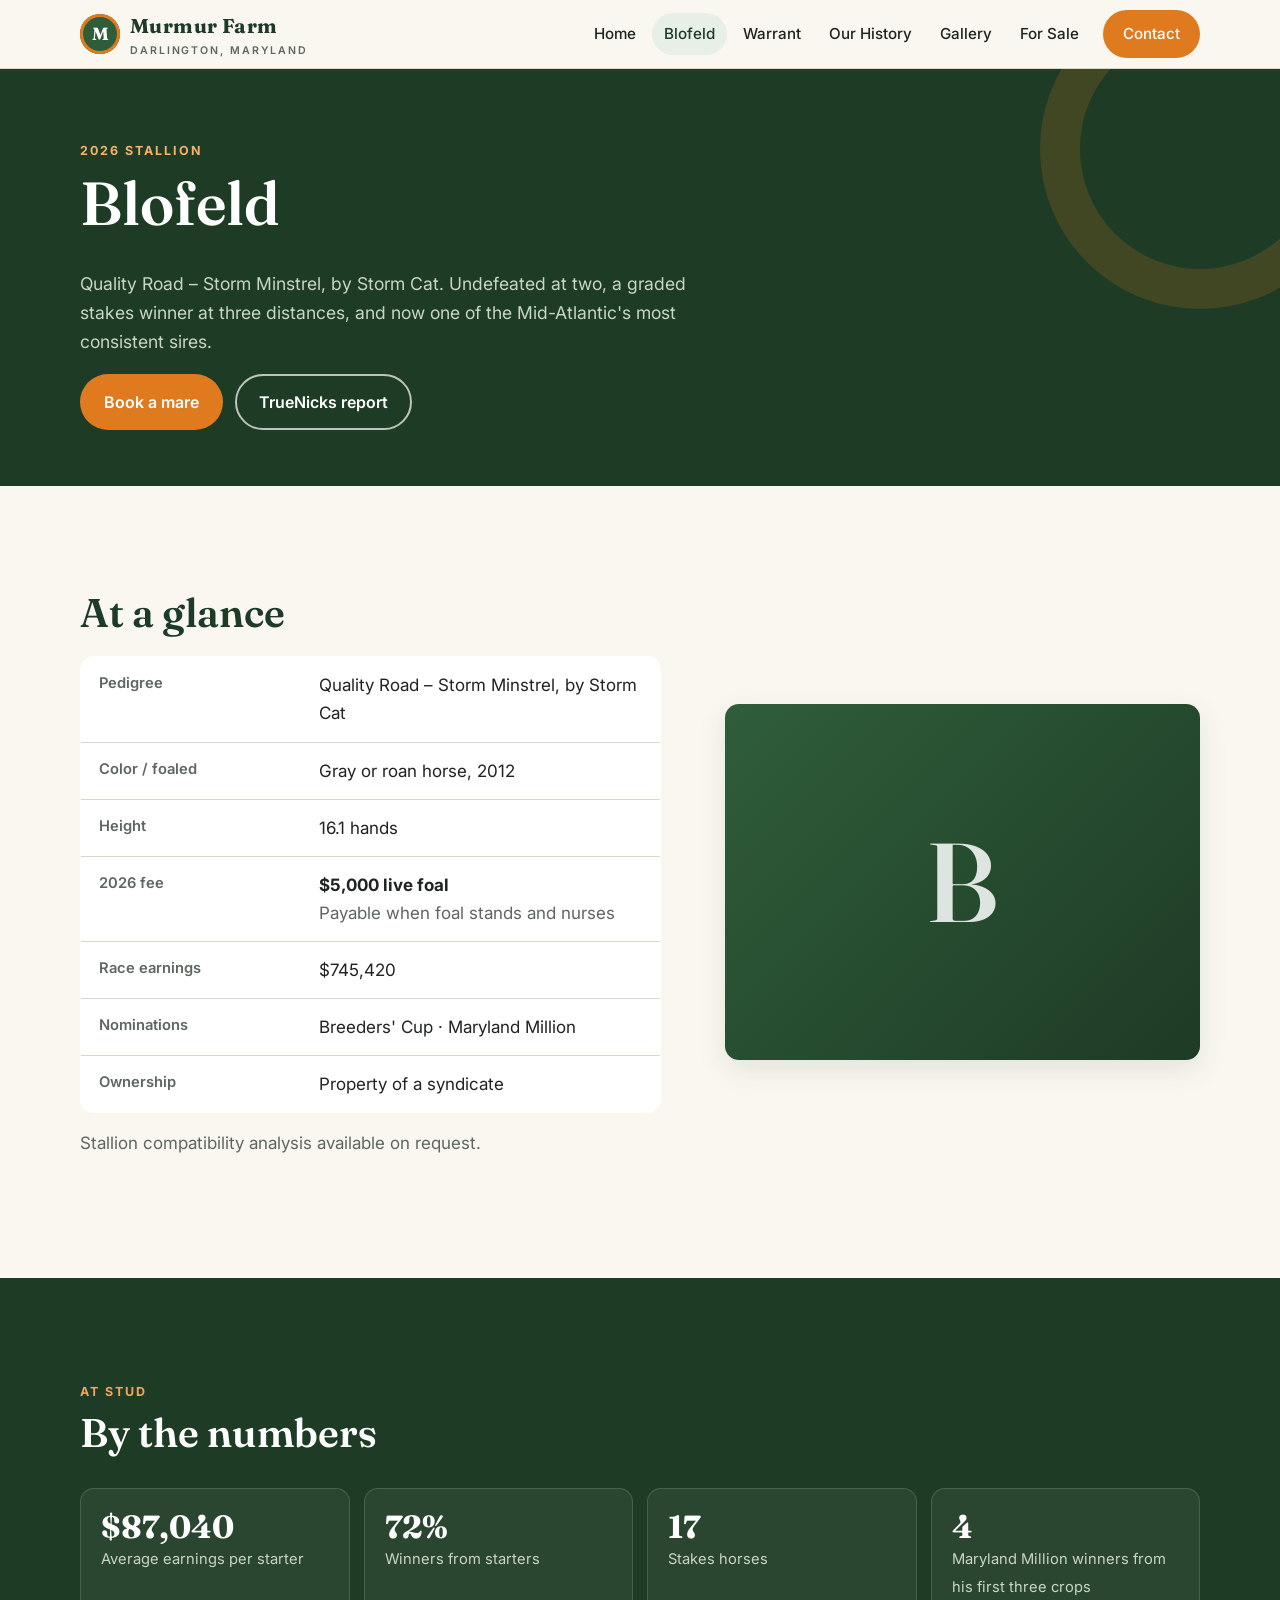
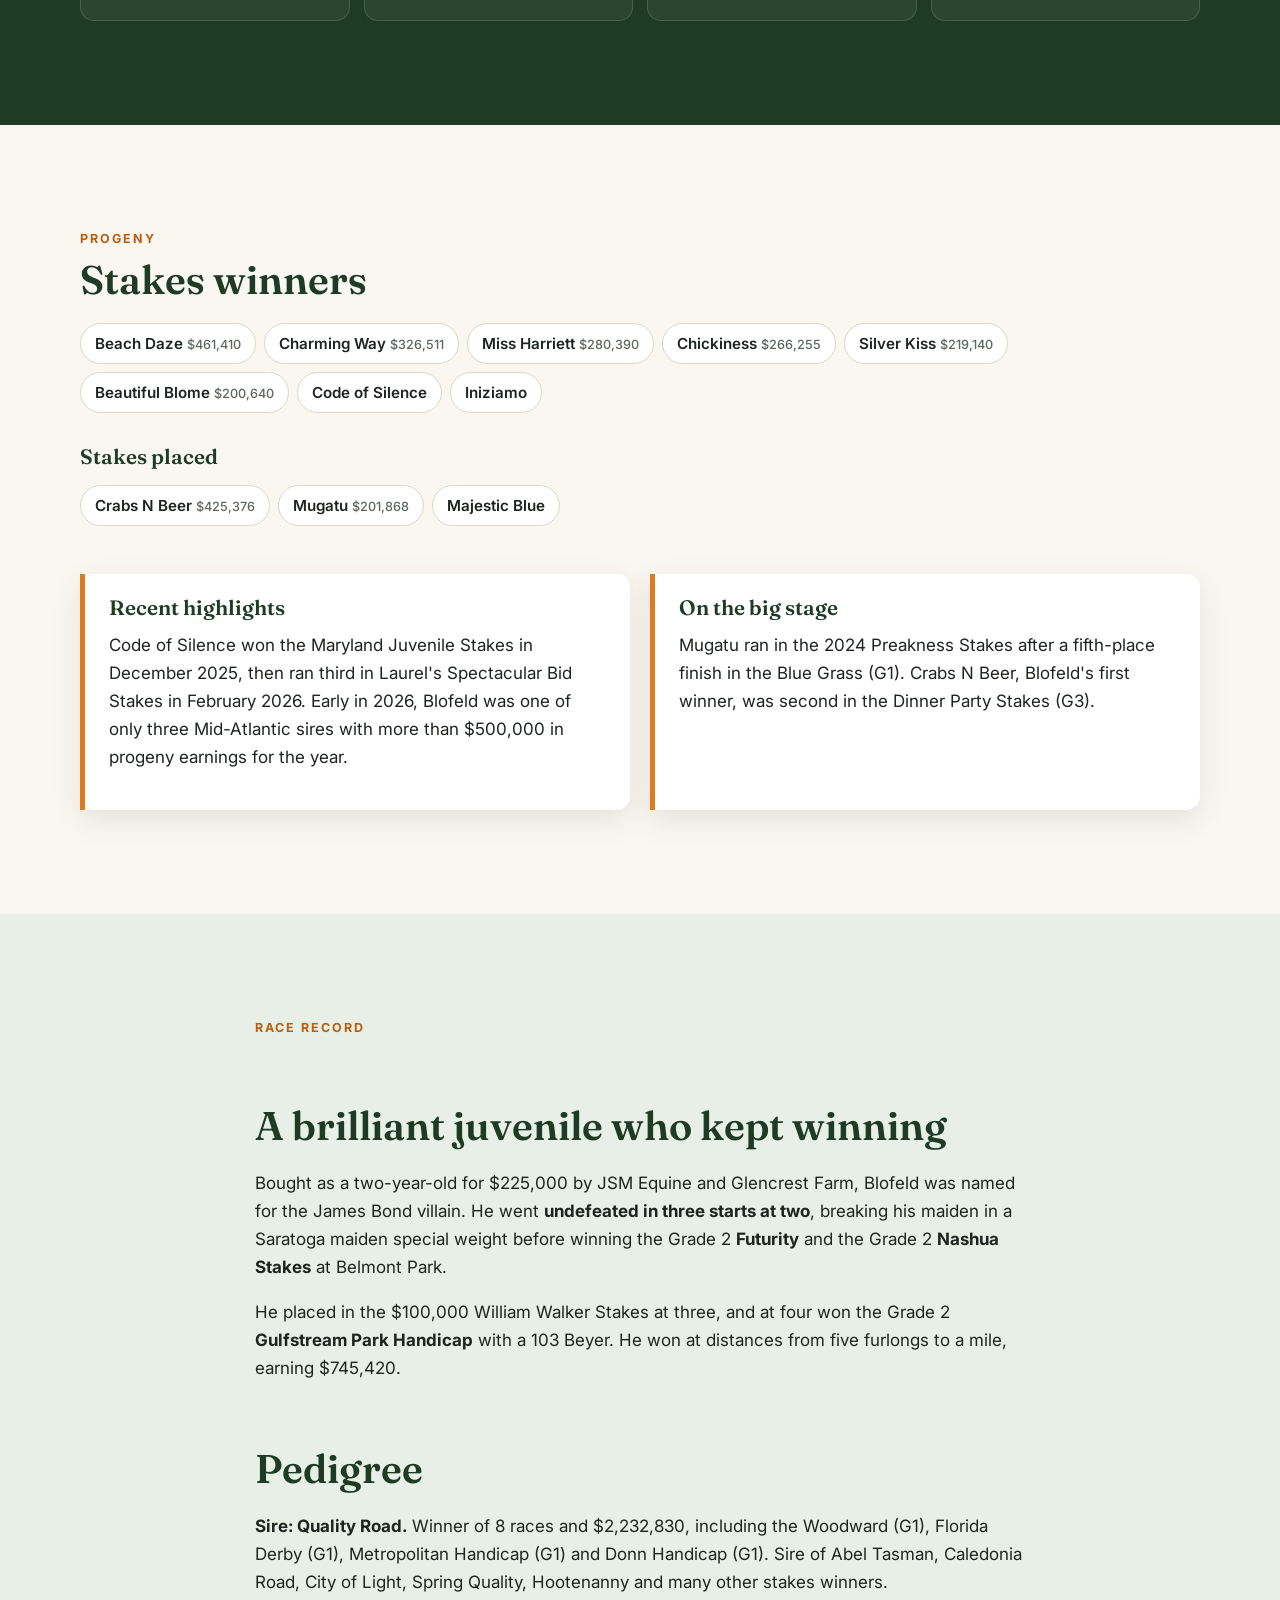
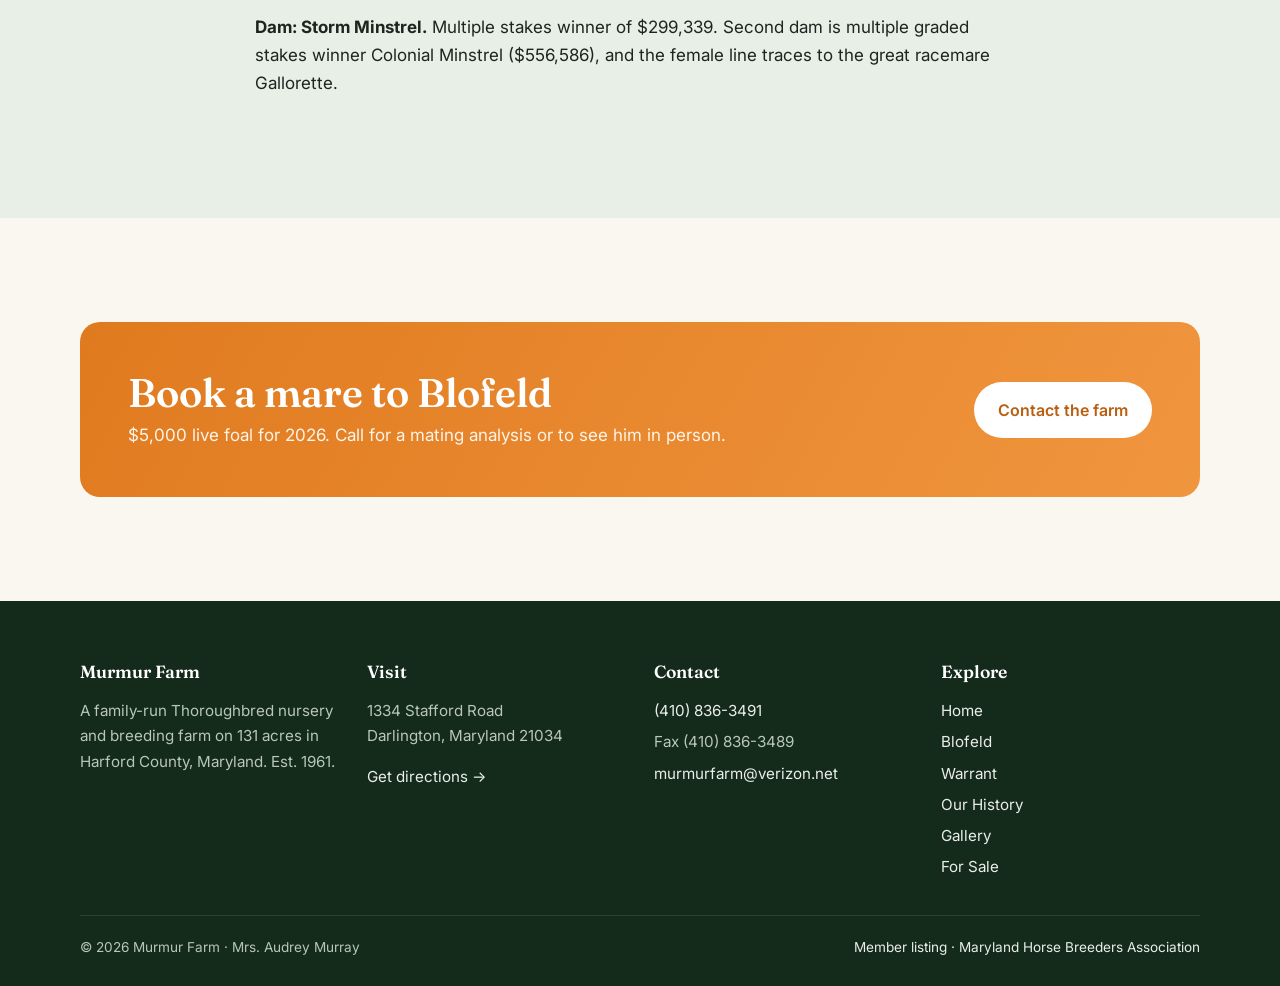
==== blofeld.html @ 8e266e5d "Modern redesign of the Murmur Farm website Mobile-first rebuild with Home, Blofeld, Warrant, History" ====
<!doctype html>
<html lang="en">
<head>
  <meta charset="utf-8">
  <meta name="viewport" content="width=device-width, initial-scale=1">
  <title>Blofeld · Stallion at Murmur Farm</title>
  <meta name="description" content="Blofeld (Quality Road – Storm Minstrel), undefeated Grade 2-winning juvenile and sire of 17 stakes horses, stands at Murmur Farm for $5,000 live foal in 2026.">
  <meta name="theme-color" content="#1d3b25">
  <link rel="preconnect" href="https://fonts.googleapis.com">
  <link rel="preconnect" href="https://fonts.gstatic.com" crossorigin>
  <link href="https://fonts.googleapis.com/css2?family=Fraunces:opsz,wght@9..144,500;9..144,600;9..144,700&family=Inter:wght@400;500;600;700&display=swap" rel="stylesheet">
  <link rel="stylesheet" href="assets/styles.css">
</head>
<body>
<header id="site-header"></header>

<main>
  <section class="page-hero">
    <div class="wrap">
      <span class="eyebrow">2026 Stallion</span>
      <h1>Blofeld</h1>
      <p>Quality Road – Storm Minstrel, by Storm Cat. Undefeated at two, a graded stakes winner at three distances, and now one of the Mid-Atlantic's most consistent sires.</p>
      <div class="btn-row mt-1">
        <a class="btn btn-primary" href="tel:+14108363491">Book a mare</a>
        <a class="btn btn-light" href="http://www.truenicks.com/free-reports/hypothetical-mating/form?referenceNumber=9262903">TrueNicks report</a>
      </div>
    </div>
  </section>

  <section class="section">
    <div class="wrap split">
      <div>
        <h2>At a glance</h2>
        <table class="facts">
          <tr><th>Pedigree</th><td>Quality Road – Storm Minstrel, by Storm Cat</td></tr>
          <tr><th>Color / foaled</th><td>Gray or roan horse, 2012</td></tr>
          <tr><th>Height</th><td>16.1 hands</td></tr>
          <tr><th>2026 fee</th><td><strong>$5,000 live foal</strong><br><span class="muted">Payable when foal stands and nurses</span></td></tr>
          <tr><th>Race earnings</th><td>$745,420</td></tr>
          <tr><th>Nominations</th><td>Breeders' Cup · Maryland Million</td></tr>
          <tr><th>Ownership</th><td>Property of a syndicate</td></tr>
        </table>
        <p class="muted mt-1">Stallion compatibility analysis available on request.</p>
      </div>
      <div class="photo" data-initial="B">
        <img src="https://murmurfarm.com/Blofeld.jpg" alt="Blofeld" onerror="this.remove()">
      </div>
    </div>
  </section>

  <section class="section dark">
    <div class="wrap">
      <span class="eyebrow">At stud</span>
      <h2>By the numbers</h2>
      <div class="stats mt-2">
        <div class="stat"><strong>$87,040</strong><span>Average earnings per starter</span></div>
        <div class="stat"><strong>72%</strong><span>Winners from starters</span></div>
        <div class="stat"><strong>17</strong><span>Stakes horses</span></div>
        <div class="stat"><strong>4</strong><span>Maryland Million winners from his first three crops</span></div>
      </div>
    </div>
  </section>

  <section class="section">
    <div class="wrap">
      <span class="eyebrow">Progeny</span>
      <h2>Stakes winners</h2>
      <ul class="pill-list mt-1">
        <li>Beach Daze <small>$461,410</small></li>
        <li>Charming Way <small>$326,511</small></li>
        <li>Miss Harriett <small>$280,390</small></li>
        <li>Chickiness <small>$266,255</small></li>
        <li>Silver Kiss <small>$219,140</small></li>
        <li>Beautiful Blome <small>$200,640</small></li>
        <li>Code of Silence</li>
        <li>Iniziamo</li>
      </ul>
      <h3 class="mt-2">Stakes placed</h3>
      <ul class="pill-list mt-1">
        <li>Crabs N Beer <small>$425,376</small></li>
        <li>Mugatu <small>$201,868</small></li>
        <li>Majestic Blue</li>
      </ul>
      <div class="grid grid-2 mt-3">
        <div class="callout reveal">
          <h3>Recent highlights</h3>
          <p>Code of Silence won the Maryland Juvenile Stakes in December 2025, then ran third in Laurel's Spectacular Bid Stakes in February 2026. Early in 2026, Blofeld was one of only three Mid-Atlantic sires with more than $500,000 in progeny earnings for the year.</p>
        </div>
        <div class="callout reveal">
          <h3>On the big stage</h3>
          <p>Mugatu ran in the 2024 Preakness Stakes after a fifth-place finish in the Blue Grass (G1). Crabs N Beer, Blofeld's first winner, was second in the Dinner Party Stakes (G3).</p>
        </div>
      </div>
    </div>
  </section>

  <section class="section alt">
    <div class="wrap prose">
      <span class="eyebrow">Race record</span>
      <h2>A brilliant juvenile who kept winning</h2>
      <p>Bought as a two-year-old for $225,000 by JSM Equine and Glencrest Farm, Blofeld was named for the James Bond villain. He went <strong>undefeated in three starts at two</strong>, breaking his maiden in a Saratoga maiden special weight before winning the Grade 2 <strong>Futurity</strong> and the Grade 2 <strong>Nashua Stakes</strong> at Belmont Park.</p>
      <p>He placed in the $100,000 William Walker Stakes at three, and at four won the Grade 2 <strong>Gulfstream Park Handicap</strong> with a 103 Beyer. He won at distances from five furlongs to a mile, earning $745,420.</p>

      <h2>Pedigree</h2>
      <p><strong>Sire: Quality Road.</strong> Winner of 8 races and $2,232,830, including the Woodward (G1), Florida Derby (G1), Metropolitan Handicap (G1) and Donn Handicap (G1). Sire of Abel Tasman, Caledonia Road, City of Light, Spring Quality, Hootenanny and many other stakes winners.</p>
      <p><strong>Dam: Storm Minstrel.</strong> Multiple stakes winner of $299,339. Second dam is multiple graded stakes winner Colonial Minstrel ($556,586), and the female line traces to the great racemare Gallorette.</p>
    </div>
  </section>

  <section class="section">
    <div class="wrap">
      <div class="cta">
        <div><h2>Book a mare to Blofeld</h2><p>$5,000 live foal for 2026. Call for a mating analysis or to see him in person.</p></div>
        <a class="btn" href="contact.html">Contact the farm</a>
      </div>
    </div>
  </section>
</main>

<footer id="site-footer"></footer>
<script src="assets/site.js"></script>
</body>
</html>
---- assets/styles.css ----
/* Murmur Farm — brand tokens. Adjust these two to match the logo exactly. */
:root {
  --green: #2f5d3a;
  --green-deep: #1d3b25;
  --green-soft: #e8efe6;
  --orange: #e07a1f;
  --orange-deep: #b85f12;
  --cream: #faf7f0;
  --ink: #1f2420;
  --muted: #5d665f;
  --line: #ddd6c8;
  --card: #ffffff;
  --radius: 14px;
  --shadow: 0 10px 30px rgba(29, 59, 37, 0.10);
  --serif: "Fraunces", Georgia, "Times New Roman", serif;
  --sans: "Inter", system-ui, -apple-system, "Segoe UI", Roboto, sans-serif;
}

*, *::before, *::after { box-sizing: border-box; }
html { scroll-behavior: smooth; -webkit-text-size-adjust: 100%; }
body {
  margin: 0;
  font-family: var(--sans);
  color: var(--ink);
  background: var(--cream);
  line-height: 1.65;
  font-size: 17px;
}
img { max-width: 100%; display: block; }
a { color: var(--green); }
a:hover { color: var(--orange-deep); }
h1, h2, h3 { font-family: var(--serif); line-height: 1.15; color: var(--green-deep); margin: 0 0 .5em; font-weight: 600; }
h1 { font-size: clamp(2.2rem, 6vw, 3.8rem); }
h2 { font-size: clamp(1.7rem, 4vw, 2.5rem); }
h3 { font-size: 1.3rem; }
p { margin: 0 0 1em; }

.wrap { width: min(1120px, 100% - 32px); margin-inline: auto; }
.eyebrow {
  font-size: .78rem; letter-spacing: .16em; text-transform: uppercase;
  color: var(--orange-deep); font-weight: 700; margin-bottom: .6em; display: block;
}
.section { padding: clamp(56px, 9vw, 104px) 0; }
.section.alt { background: var(--green-soft); }
.section.dark { background: var(--green-deep); color: #eef3ec; }
.section.dark h2, .section.dark h3 { color: #fff; }
.section.dark .eyebrow { color: #f3a65c; }
.lead { font-size: 1.15rem; color: var(--muted); max-width: 60ch; }
.section.dark .lead { color: #c9d6c6; }

/* Header */
.site-header {
  position: sticky; top: 0; z-index: 50;
  background: rgba(250, 247, 240, .94);
  backdrop-filter: blur(8px); -webkit-backdrop-filter: blur(8px);
  border-bottom: 1px solid var(--line);
}
.site-header .wrap { display: flex; align-items: center; justify-content: space-between; height: 68px; }
.brand { display: flex; align-items: center; gap: 10px; text-decoration: none; color: var(--green-deep); }
.brand-mark {
  width: 40px; height: 40px; border-radius: 50%;
  background: var(--green); color: #fff; display: grid; place-items: center;
  font-family: var(--serif); font-weight: 700; font-size: 1.1rem;
  box-shadow: inset 0 0 0 3px var(--orange);
}
.brand-name { font-family: var(--serif); font-weight: 700; font-size: 1.25rem; letter-spacing: .02em; }
.brand-name small { display: block; font-family: var(--sans); font-size: .66rem; letter-spacing: .18em; text-transform: uppercase; color: var(--muted); font-weight: 600; }
.nav { display: flex; gap: 4px; align-items: center; }
.nav a {
  text-decoration: none; color: var(--ink); font-weight: 500; font-size: .95rem;
  padding: 8px 12px; border-radius: 999px;
}
.nav a:hover { background: var(--green-soft); color: var(--green-deep); }
.nav a[aria-current="page"] { color: var(--green-deep); background: var(--green-soft); }
.nav .btn { margin-left: 8px; }
.menu-toggle {
  display: none; background: none; border: 1px solid var(--line); border-radius: 10px;
  width: 44px; height: 44px; cursor: pointer; color: var(--green-deep);
}
.menu-toggle svg { width: 22px; height: 22px; }

@media (max-width: 900px) {
  .menu-toggle { display: grid; place-items: center; }
  .nav {
    position: fixed; inset: 68px 0 auto 0; flex-direction: column; align-items: stretch;
    background: var(--cream); padding: 12px 16px 24px; gap: 2px;
    border-bottom: 1px solid var(--line); box-shadow: var(--shadow);
    transform: translateY(-120%); transition: transform .25s ease; visibility: hidden;
  }
  .nav.open { transform: none; visibility: visible; }
  .nav a { padding: 14px 12px; border-radius: 10px; font-size: 1.05rem; }
  .nav .btn { margin: 10px 0 0; text-align: center; }
}

/* Buttons */
.btn {
  display: inline-flex; align-items: center; justify-content: center; gap: 8px;
  padding: 13px 22px; border-radius: 999px; font-weight: 600; text-decoration: none;
  border: 2px solid transparent; transition: transform .15s ease, background .15s ease;
  font-size: 1rem; min-height: 48px;
}
.btn:hover { transform: translateY(-1px); }
.btn-primary { background: var(--orange); color: #fff; }
.btn-primary:hover { background: var(--orange-deep); color: #fff; }
.btn-ghost { border-color: currentColor; color: var(--green-deep); }
.btn-light { border-color: rgba(255,255,255,.7); color: #fff; }
.btn-light:hover { background: rgba(255,255,255,.12); color: #fff; }
.nav .btn-primary { color: #fff; padding: 9px 18px; min-height: 0; }
.btn-row { display: flex; flex-wrap: wrap; gap: 12px; }

/* Hero */
.hero {
  position: relative; color: #fff; min-height: min(82vh, 720px);
  display: flex; align-items: flex-end; overflow: hidden;
  background: linear-gradient(135deg, var(--green-deep), var(--green) 60%, #4a7a3f);
}
.hero-img { position: absolute; inset: 0; width: 100%; height: 100%; object-fit: cover; }
.hero::after {
  content: ""; position: absolute; inset: 0;
  background: linear-gradient(180deg, rgba(20,40,25,.15) 0%, rgba(20,40,25,.55) 55%, rgba(15,30,18,.88) 100%);
}
.hero .wrap { position: relative; z-index: 1; padding: 120px 0 64px; }
.hero h1 { color: #fff; max-width: 14ch; }
.hero p { font-size: 1.18rem; max-width: 52ch; color: #e7eee4; }
.hero .eyebrow { color: #f6b26b; }
.page-hero { background: var(--green-deep); color: #fff; padding: 72px 0 56px; position: relative; overflow: hidden; }
.page-hero::before {
  content: ""; position: absolute; right: -80px; top: -80px; width: 320px; height: 320px;
  border-radius: 50%; border: 40px solid rgba(224,122,31,.18);
}
.page-hero h1 { color: #fff; }
.page-hero p { color: #c9d6c6; max-width: 60ch; font-size: 1.1rem; }
.page-hero .eyebrow { color: #f6b26b; }

/* Grids & cards */
.grid { display: grid; gap: 20px; }
.grid-2 { grid-template-columns: repeat(auto-fit, minmax(300px, 1fr)); }
.grid-3 { grid-template-columns: repeat(auto-fit, minmax(240px, 1fr)); }
.card {
  background: var(--card); border: 1px solid var(--line); border-radius: var(--radius);
  padding: 26px; box-shadow: 0 1px 0 rgba(0,0,0,.02);
}
.card h3 { margin-bottom: .35em; }
.card p:last-child { margin-bottom: 0; }
.icon {
  width: 46px; height: 46px; border-radius: 12px; background: var(--green-soft);
  color: var(--green); display: grid; place-items: center; margin-bottom: 14px;
}
.icon svg { width: 24px; height: 24px; }

.split { display: grid; gap: clamp(28px, 5vw, 64px); grid-template-columns: 1.1fr .9fr; align-items: center; }
@media (max-width: 820px) { .split { grid-template-columns: 1fr; } }
.photo {
  border-radius: var(--radius); overflow: hidden; box-shadow: var(--shadow);
  background: linear-gradient(135deg, var(--green), var(--green-deep)); aspect-ratio: 4 / 3;
}
.photo img { width: 100%; height: 100%; object-fit: cover; }

/* Stallion cards */
.stallion-card {
  display: flex; flex-direction: column; background: var(--card); border-radius: var(--radius);
  overflow: hidden; border: 1px solid var(--line); text-decoration: none; color: inherit;
  transition: transform .2s ease, box-shadow .2s ease;
}
.stallion-card:hover { transform: translateY(-3px); box-shadow: var(--shadow); color: inherit; }
.stallion-visual {
  aspect-ratio: 16 / 10; position: relative; display: grid; place-items: center;
  background: radial-gradient(circle at 30% 20%, #3f7a4b, var(--green-deep));
  color: rgba(255,255,255,.95);
}
.stallion-visual.chestnut { background: radial-gradient(circle at 30% 20%, #c8732a, #7a3d12); }
.stallion-visual .initial { font-family: var(--serif); font-size: 5.5rem; font-weight: 600; opacity: .9; }
.stallion-visual .tag {
  position: absolute; left: 16px; top: 16px; background: var(--orange); color: #fff;
  font-size: .75rem; font-weight: 700; letter-spacing: .1em; text-transform: uppercase;
  padding: 6px 10px; border-radius: 999px;
}
.stallion-visual.chestnut .tag { background: var(--green); }
.stallion-body { padding: 24px; }
.stallion-body h3 { font-size: 1.8rem; margin-bottom: .2em; }
.pedigree { color: var(--muted); margin-bottom: 1em; }
.fee { display: flex; align-items: baseline; gap: 8px; margin-top: auto; }
.fee strong { font-family: var(--serif); font-size: 1.6rem; color: var(--orange-deep); }

/* Stats */
.stats { display: grid; grid-template-columns: repeat(auto-fit, minmax(150px, 1fr)); gap: 14px; }
.stat {
  background: var(--card); border: 1px solid var(--line); border-radius: var(--radius); padding: 20px;
}
.stat strong { display: block; font-family: var(--serif); font-size: 2rem; color: var(--green-deep); line-height: 1.1; }
.stat span { color: var(--muted); font-size: .92rem; }
.section.dark .stat { background: rgba(255,255,255,.06); border-color: rgba(255,255,255,.14); }
.section.dark .stat strong { color: #fff; }
.section.dark .stat span { color: #c9d6c6; }

/* Fact table */
.facts { width: 100%; border-collapse: collapse; background: var(--card); border-radius: var(--radius); overflow: hidden; border: 1px solid var(--line); }
.facts th, .facts td { text-align: left; padding: 14px 18px; border-bottom: 1px solid var(--line); vertical-align: top; }
.facts tr:last-child th, .facts tr:last-child td { border-bottom: 0; }
.facts th { width: 38%; color: var(--muted); font-weight: 600; font-size: .92rem; }

.pill-list { display: flex; flex-wrap: wrap; gap: 8px; padding: 0; margin: 0; list-style: none; }
.pill-list li {
  background: var(--card); border: 1px solid var(--line); border-radius: 999px;
  padding: 7px 14px; font-weight: 600; font-size: .95rem;
}
.pill-list li small { color: var(--muted); font-weight: 500; }

.prose { max-width: 70ch; }
.prose h2 { margin-top: 1.6em; }
.prose ul { padding-left: 1.2em; }
.prose li { margin-bottom: .4em; }

/* Timeline */
.timeline { list-style: none; margin: 0; padding: 0; position: relative; }
.timeline::before { content: ""; position: absolute; left: 11px; top: 6px; bottom: 6px; width: 2px; background: var(--line); }
.timeline li { position: relative; padding: 0 0 32px 44px; }
.timeline li::before {
  content: ""; position: absolute; left: 3px; top: 6px; width: 18px; height: 18px; border-radius: 50%;
  background: var(--cream); border: 4px solid var(--orange);
}
.timeline .year { font-family: var(--serif); font-size: 1.4rem; font-weight: 600; color: var(--green-deep); display: block; }

/* Callout */
.callout {
  background: var(--card); border-left: 5px solid var(--orange); border-radius: 0 var(--radius) var(--radius) 0;
  padding: 22px 24px; box-shadow: var(--shadow);
}
.quote { font-family: var(--serif); font-size: 1.35rem; line-height: 1.45; color: var(--green-deep); }

/* Gallery */
.gallery { display: grid; gap: 12px; grid-template-columns: repeat(auto-fill, minmax(220px, 1fr)); }
.gallery figure { margin: 0; border-radius: 12px; overflow: hidden; background: var(--green-soft); position: relative; aspect-ratio: 1; cursor: zoom-in; }
.gallery img { width: 100%; height: 100%; object-fit: cover; transition: transform .4s ease; }
.gallery figure:hover img { transform: scale(1.04); }
.gallery figcaption {
  position: absolute; inset: auto 0 0 0; padding: 22px 12px 10px; color: #fff; font-size: .88rem;
  background: linear-gradient(transparent, rgba(0,0,0,.65));
}
.gallery .placeholder {
  cursor: default; display: grid; place-items: center; text-align: center; padding: 18px;
  border: 2px dashed #b9c8b4; color: var(--muted); font-size: .92rem; background: transparent;
}
.lightbox {
  position: fixed; inset: 0; background: rgba(10,18,12,.92); display: none; z-index: 100;
  align-items: center; justify-content: center; padding: 16px;
}
.lightbox.open { display: flex; }
.lightbox img { max-height: 86vh; border-radius: 8px; }
.lightbox button {
  position: absolute; top: 14px; right: 14px; width: 48px; height: 48px; border-radius: 50%;
  border: 0; background: rgba(255,255,255,.15); color: #fff; font-size: 1.6rem; cursor: pointer;
}

/* Empty state */
.empty {
  text-align: center; padding: 56px 24px; background: var(--card); border: 1px solid var(--line);
  border-radius: var(--radius); max-width: 680px; margin-inline: auto;
}
.empty .icon { margin-inline: auto; width: 64px; height: 64px; border-radius: 50%; }

/* Contact */
.contact-list { list-style: none; padding: 0; margin: 0; display: grid; gap: 14px; }
.contact-list > li > a, .contact-list > li > div {
  display: flex; gap: 14px; align-items: center; text-decoration: none; color: inherit;
  background: var(--card); border: 1px solid var(--line); border-radius: var(--radius); padding: 18px;
}
.contact-list a:hover { border-color: var(--green); color: inherit; }
.contact-list .icon { margin: 0; flex: none; color: var(--green); font-size: inherit; }
.contact-list strong { display: block; }
.contact-list span { color: var(--muted); font-size: .95rem; }
.map { border: 0; width: 100%; aspect-ratio: 4 / 3; border-radius: var(--radius); box-shadow: var(--shadow); background: var(--green-soft); }

/* News list */
.news { list-style: none; padding: 0; margin: 0; display: grid; gap: 12px; }
.news a {
  display: block; text-decoration: none; color: inherit; background: var(--card);
  border: 1px solid var(--line); border-radius: 12px; padding: 16px 18px;
}
.news a:hover { border-color: var(--orange); color: inherit; }
.news small { color: var(--orange-deep); font-weight: 700; letter-spacing: .06em; text-transform: uppercase; font-size: .72rem; }
.news strong { display: block; color: var(--green-deep); }

/* CTA band */
.cta {
  background: linear-gradient(120deg, var(--orange), #f0963f); color: #fff; border-radius: 20px;
  padding: clamp(28px, 5vw, 48px); display: flex; flex-wrap: wrap; gap: 20px; align-items: center; justify-content: space-between;
}
.cta h2 { color: #fff; margin: 0; }
.cta p { margin: .3em 0 0; color: #fff4ea; }
.cta .btn { background: #fff; color: var(--orange-deep); }

/* Footer */
.site-footer { background: #142a1a; color: #b9c7b6; padding: 56px 0 28px; font-size: .95rem; }
.site-footer a { color: #e9efe7; text-decoration: none; }
.site-footer a:hover { color: #f6b26b; }
.footer-grid { display: grid; gap: 28px; grid-template-columns: repeat(auto-fit, minmax(200px, 1fr)); margin-bottom: 36px; }
.site-footer h4 { color: #fff; font-family: var(--serif); font-size: 1.1rem; margin: 0 0 12px; font-weight: 600; }
.site-footer ul { list-style: none; padding: 0; margin: 0; display: grid; gap: 6px; }
.footer-bottom { border-top: 1px solid rgba(255,255,255,.1); padding-top: 20px; display: flex; flex-wrap: wrap; gap: 10px; justify-content: space-between; font-size: .85rem; }

.mt-1 { margin-top: 16px; } .mt-2 { margin-top: 32px; } .mt-3 { margin-top: 48px; }
.center { text-align: center; } .center .lead { margin-inline: auto; }
.muted { color: var(--muted); }
.reveal { opacity: 0; transform: translateY(14px); transition: opacity .6s ease, transform .6s ease; }
.reveal.in { opacity: 1; transform: none; }
@media (prefers-reduced-motion: reduce) { .reveal { opacity: 1; transform: none; } * { transition: none !important; } }

/* Monogram shown behind stallion photos until a real photo loads */
.photo { position: relative; display: grid; place-items: center; }
.photo[data-initial]::before {
  content: attr(data-initial); font-family: var(--serif); font-size: 7rem; font-weight: 600;
  color: rgba(255,255,255,.85); grid-area: 1 / 1;
}
.photo.chestnut { background: linear-gradient(135deg, #c8732a, #7a3d12); }
.photo img { grid-area: 1 / 1; position: relative; }
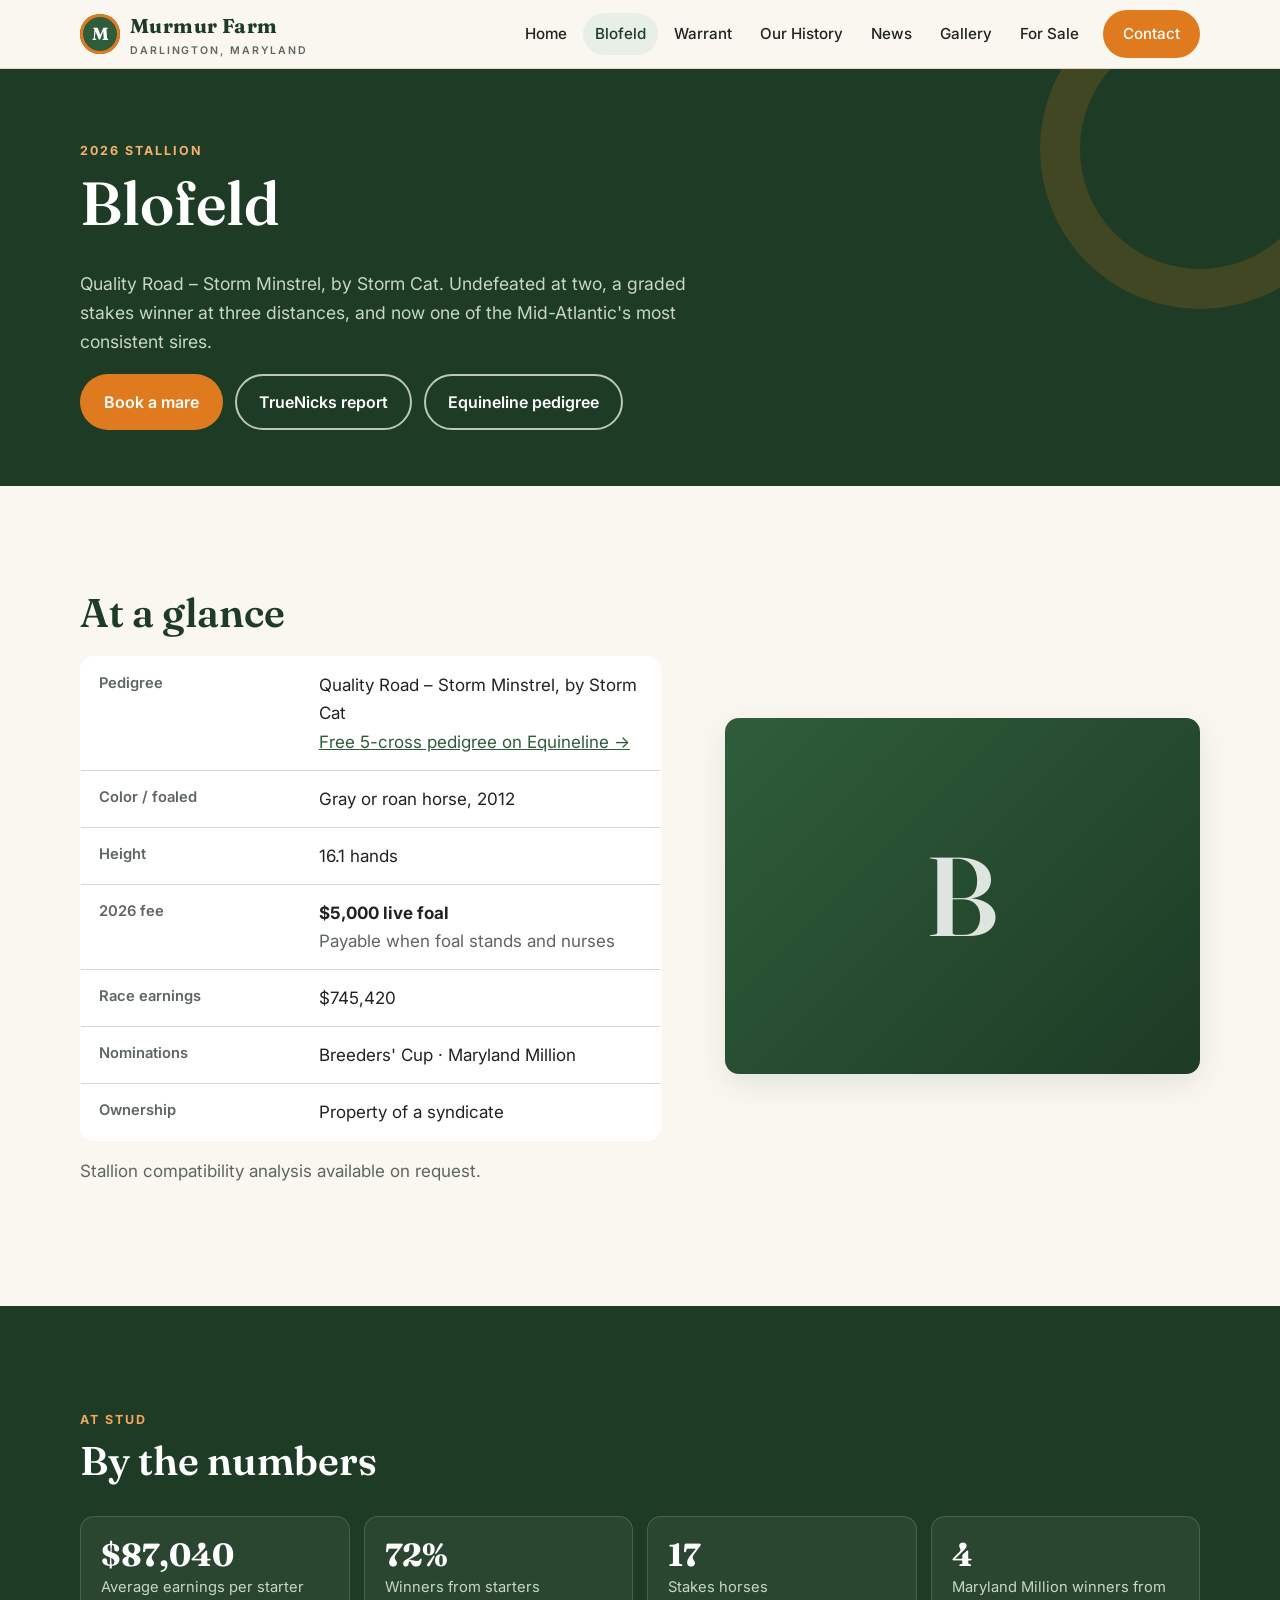
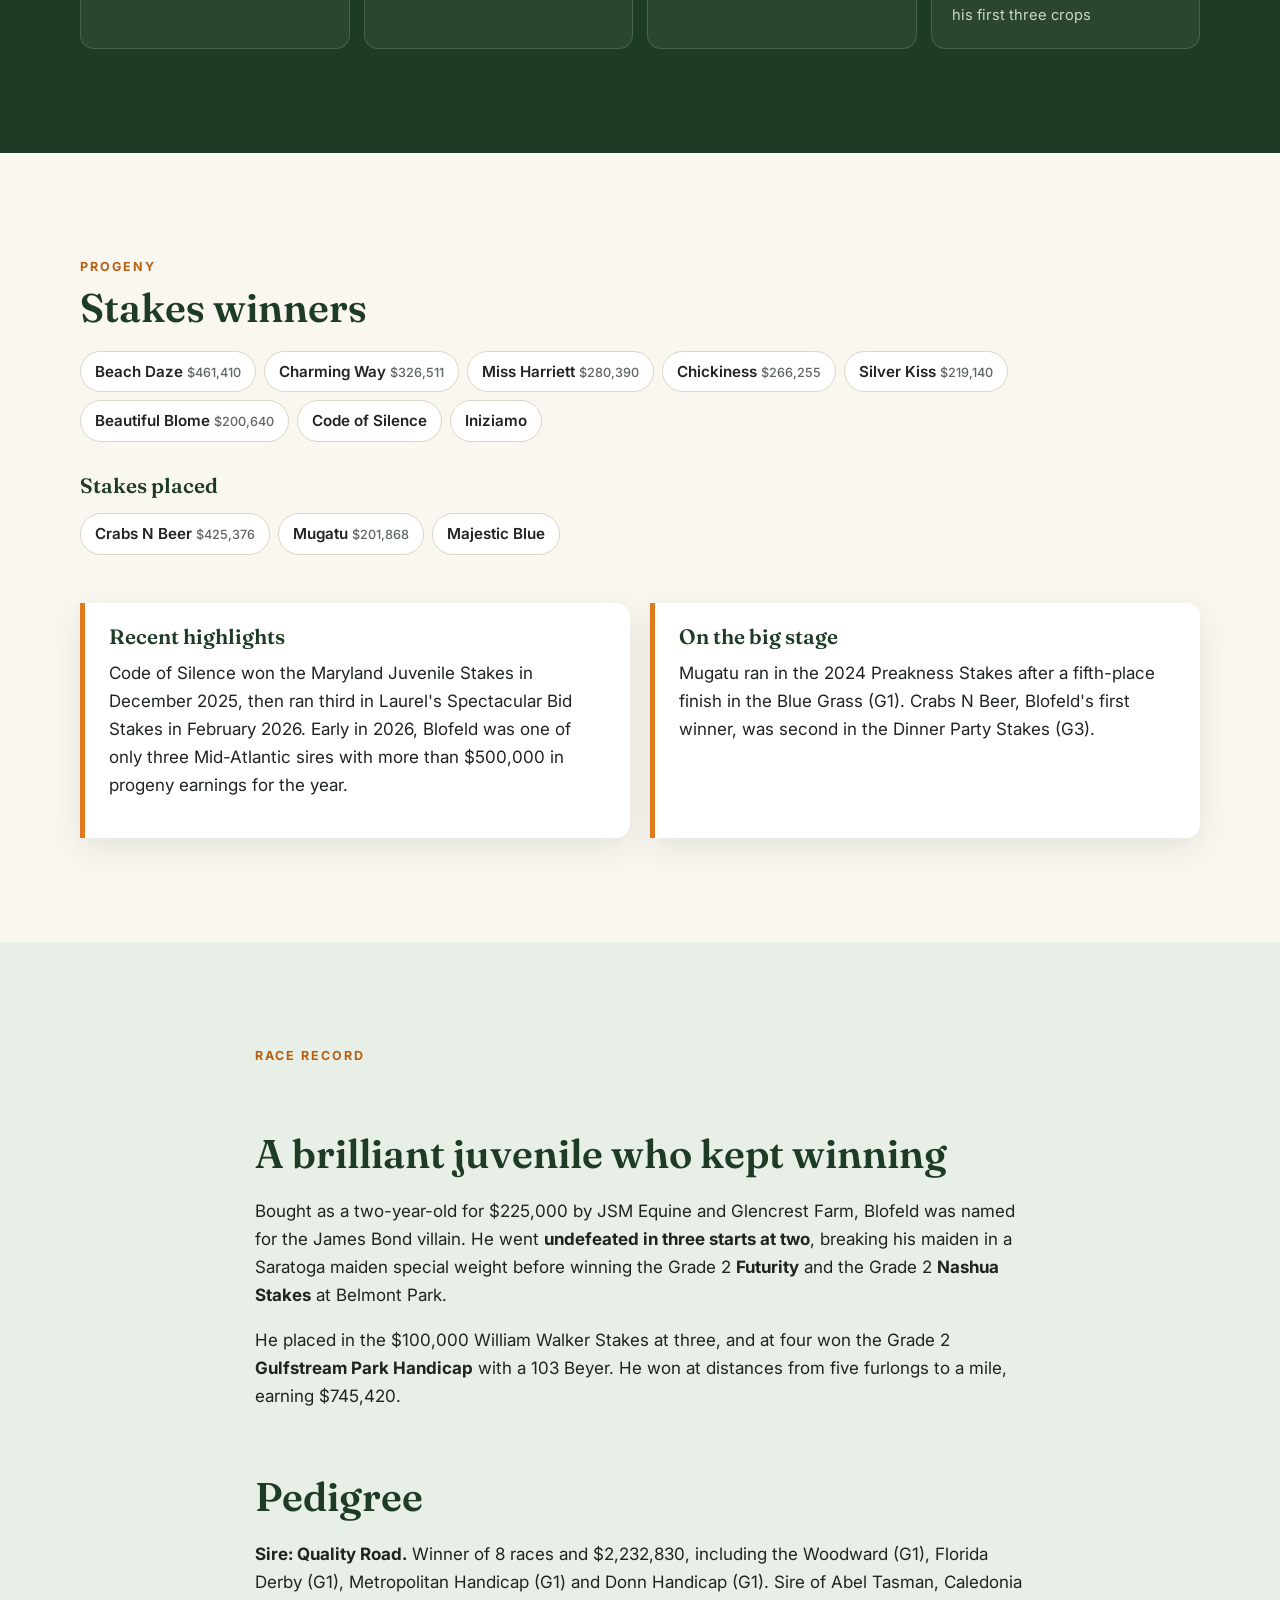
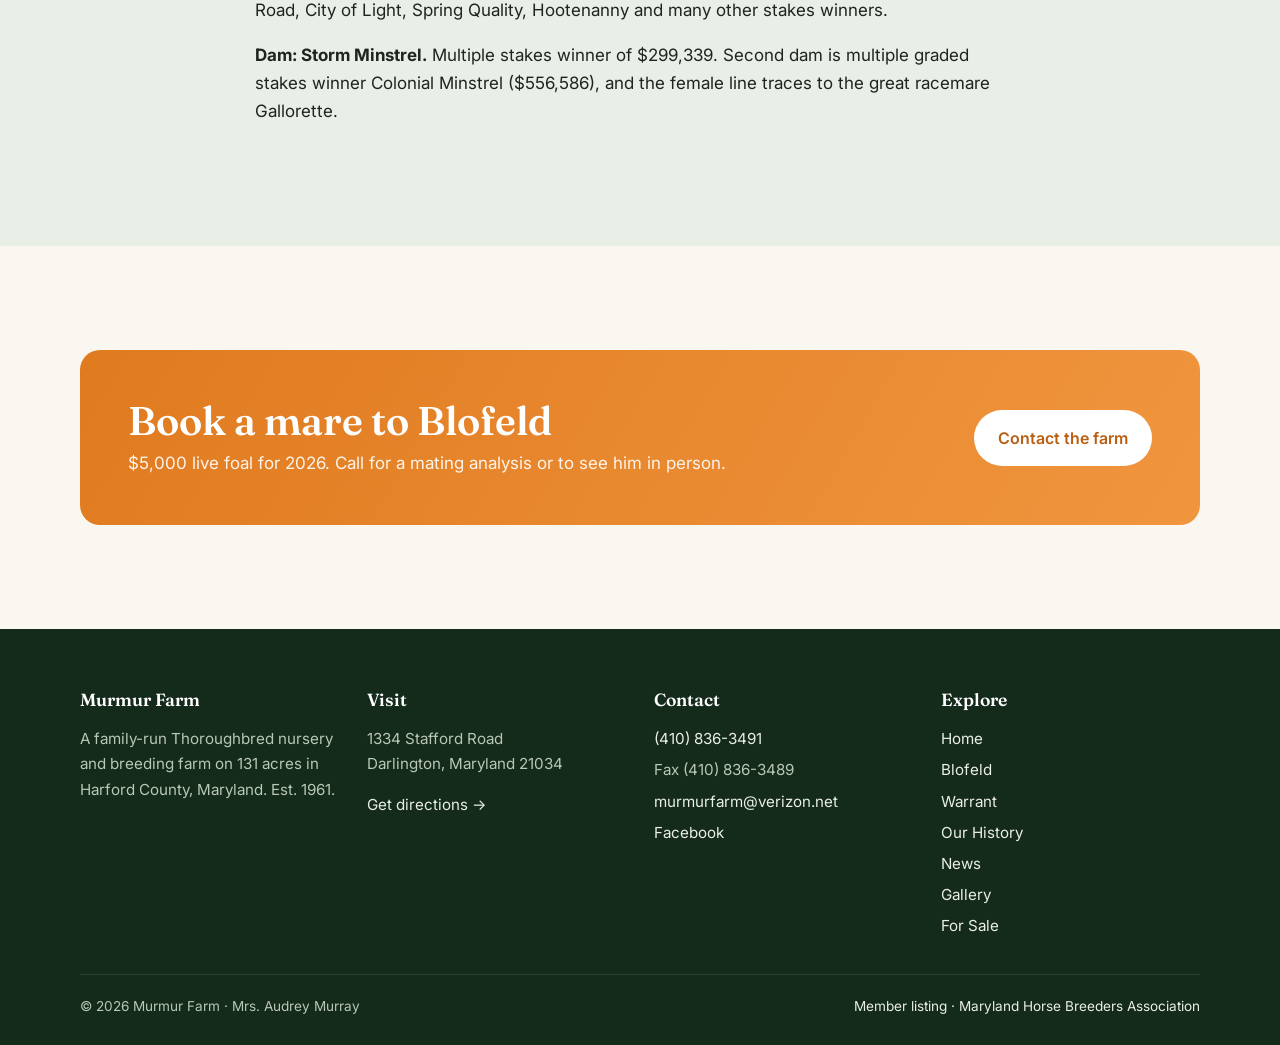
==== commit a5226b99: "Add link previews, Equineline, Facebook and auto-updating news - Link preview image (the farm sign) " ====
--- a/blofeld.html
+++ b/blofeld.html
@@ -5,6 +5,15 @@
   <meta name="viewport" content="width=device-width, initial-scale=1">
   <title>Blofeld · Stallion at Murmur Farm</title>
   <meta name="description" content="Blofeld (Quality Road – Storm Minstrel), undefeated Grade 2-winning juvenile and sire of 17 stakes horses, stands at Murmur Farm for $5,000 live foal in 2026.">
+  <meta property="og:type" content="website">
+  <meta property="og:site_name" content="Murmur Farm">
+  <meta property="og:title" content="Blofeld · Stallion at Murmur Farm">
+  <meta property="og:description" content="Blofeld (Quality Road – Storm Minstrel), undefeated Grade 2-winning juvenile and sire of 17 stakes horses, stands at Murmur Farm for $5,000 live foal in 2026.">
+  <meta property="og:url" content="https://smurray88.github.io/Murmur-Farm/blofeld.html">
+  <meta property="og:image" content="https://murmurfarm.com/Sign.jpg">
+  <meta property="og:image:alt" content="The Murmur Farm sign at the entrance on Stafford Road">
+  <meta name="twitter:card" content="summary_large_image">
+  <meta name="twitter:image" content="https://murmurfarm.com/Sign.jpg">
   <meta name="theme-color" content="#1d3b25">
   <link rel="preconnect" href="https://fonts.googleapis.com">
   <link rel="preconnect" href="https://fonts.gstatic.com" crossorigin>
@@ -23,6 +32,7 @@
       <div class="btn-row mt-1">
         <a class="btn btn-primary" href="tel:+14108363491">Book a mare</a>
         <a class="btn btn-light" href="http://www.truenicks.com/free-reports/hypothetical-mating/form?referenceNumber=9262903">TrueNicks report</a>
+        <a class="btn btn-light" href="https://www.equineline.com/Free-5X-Pedigree.cfm?page_state=ORDER_AND_CONFIRM&amp;reference_number=9262903&amp;registry=T&amp;horse_name=Blofeld">Equineline pedigree</a>
       </div>
     </div>
   </section>
@@ -32,7 +42,7 @@
       <div>
         <h2>At a glance</h2>
         <table class="facts">
-          <tr><th>Pedigree</th><td>Quality Road – Storm Minstrel, by Storm Cat</td></tr>
+          <tr><th>Pedigree</th><td>Quality Road – Storm Minstrel, by Storm Cat<br><a href="https://www.equineline.com/Free-5X-Pedigree.cfm?page_state=ORDER_AND_CONFIRM&amp;reference_number=9262903&amp;registry=T&amp;horse_name=Blofeld">Free 5-cross pedigree on Equineline →</a></td></tr>
           <tr><th>Color / foaled</th><td>Gray or roan horse, 2012</td></tr>
           <tr><th>Height</th><td>16.1 hands</td></tr>
           <tr><th>2026 fee</th><td><strong>$5,000 live foal</strong><br><span class="muted">Payable when foal stands and nurses</span></td></tr>
--- a/assets/styles.css
+++ b/assets/styles.css
@@ -79,7 +79,7 @@
 }
 .menu-toggle svg { width: 22px; height: 22px; }
 
-@media (max-width: 900px) {
+@media (max-width: 1080px) {
   .menu-toggle { display: grid; place-items: center; }
   .nav {
     position: fixed; inset: 68px 0 auto 0; flex-direction: column; align-items: stretch;
@@ -109,20 +109,33 @@
 .btn-row { display: flex; flex-wrap: wrap; gap: 12px; }
 
 /* Hero */
+/* Photo and text sit side by side on desktop, stacked on phones,
+   so the words never sit on top of the picture. */
 .hero {
-  position: relative; color: #fff; min-height: min(82vh, 720px);
-  display: flex; align-items: flex-end; overflow: hidden;
-  background: linear-gradient(135deg, var(--green-deep), var(--green) 60%, #4a7a3f);
-}
-.hero-img { position: absolute; inset: 0; width: 100%; height: 100%; object-fit: cover; }
-.hero::after {
-  content: ""; position: absolute; inset: 0;
-  background: linear-gradient(180deg, rgba(20,40,25,.15) 0%, rgba(20,40,25,.55) 55%, rgba(15,30,18,.88) 100%);
-}
-.hero .wrap { position: relative; z-index: 1; padding: 120px 0 64px; }
+  color: #fff; background: var(--green-deep);
+  display: grid; grid-template-columns: 1fr 1fr; min-height: min(78vh, 680px);
+}
+.hero-media { position: relative; overflow: hidden; background: var(--green); order: 2; }
+.hero-img { position: absolute; inset: 0; width: 100%; height: 100%; object-fit: cover; object-position: 50% 45%; }
+.hero-text {
+  order: 1; display: flex; flex-direction: column; justify-content: center;
+  padding: 64px clamp(24px, 5vw, 72px); position: relative;
+}
+.hero-text::after {
+  content: ""; position: absolute; left: clamp(24px, 5vw, 72px); bottom: 0;
+  width: 64px; height: 4px; background: var(--orange); border-radius: 2px;
+}
 .hero h1 { color: #fff; max-width: 14ch; }
-.hero p { font-size: 1.18rem; max-width: 52ch; color: #e7eee4; }
+.hero p { font-size: 1.15rem; max-width: 46ch; color: #d9e4d6; }
 .hero .eyebrow { color: #f6b26b; }
+@media (max-width: 820px) {
+  .hero { grid-template-columns: 1fr; min-height: 0; }
+  .hero-media { order: 0; aspect-ratio: 4 / 3; }
+  .hero-text { padding: 36px 16px 48px; }
+  .hero-text::after { display: none; }
+  .hero h1 { font-size: clamp(2rem, 9vw, 2.6rem); }
+  .hero .btn-row .btn { flex: 1 1 100%; }
+}
 .page-hero { background: var(--green-deep); color: #fff; padding: 72px 0 56px; position: relative; overflow: hidden; }
 .page-hero::before {
   content: ""; position: absolute; right: -80px; top: -80px; width: 320px; height: 320px;
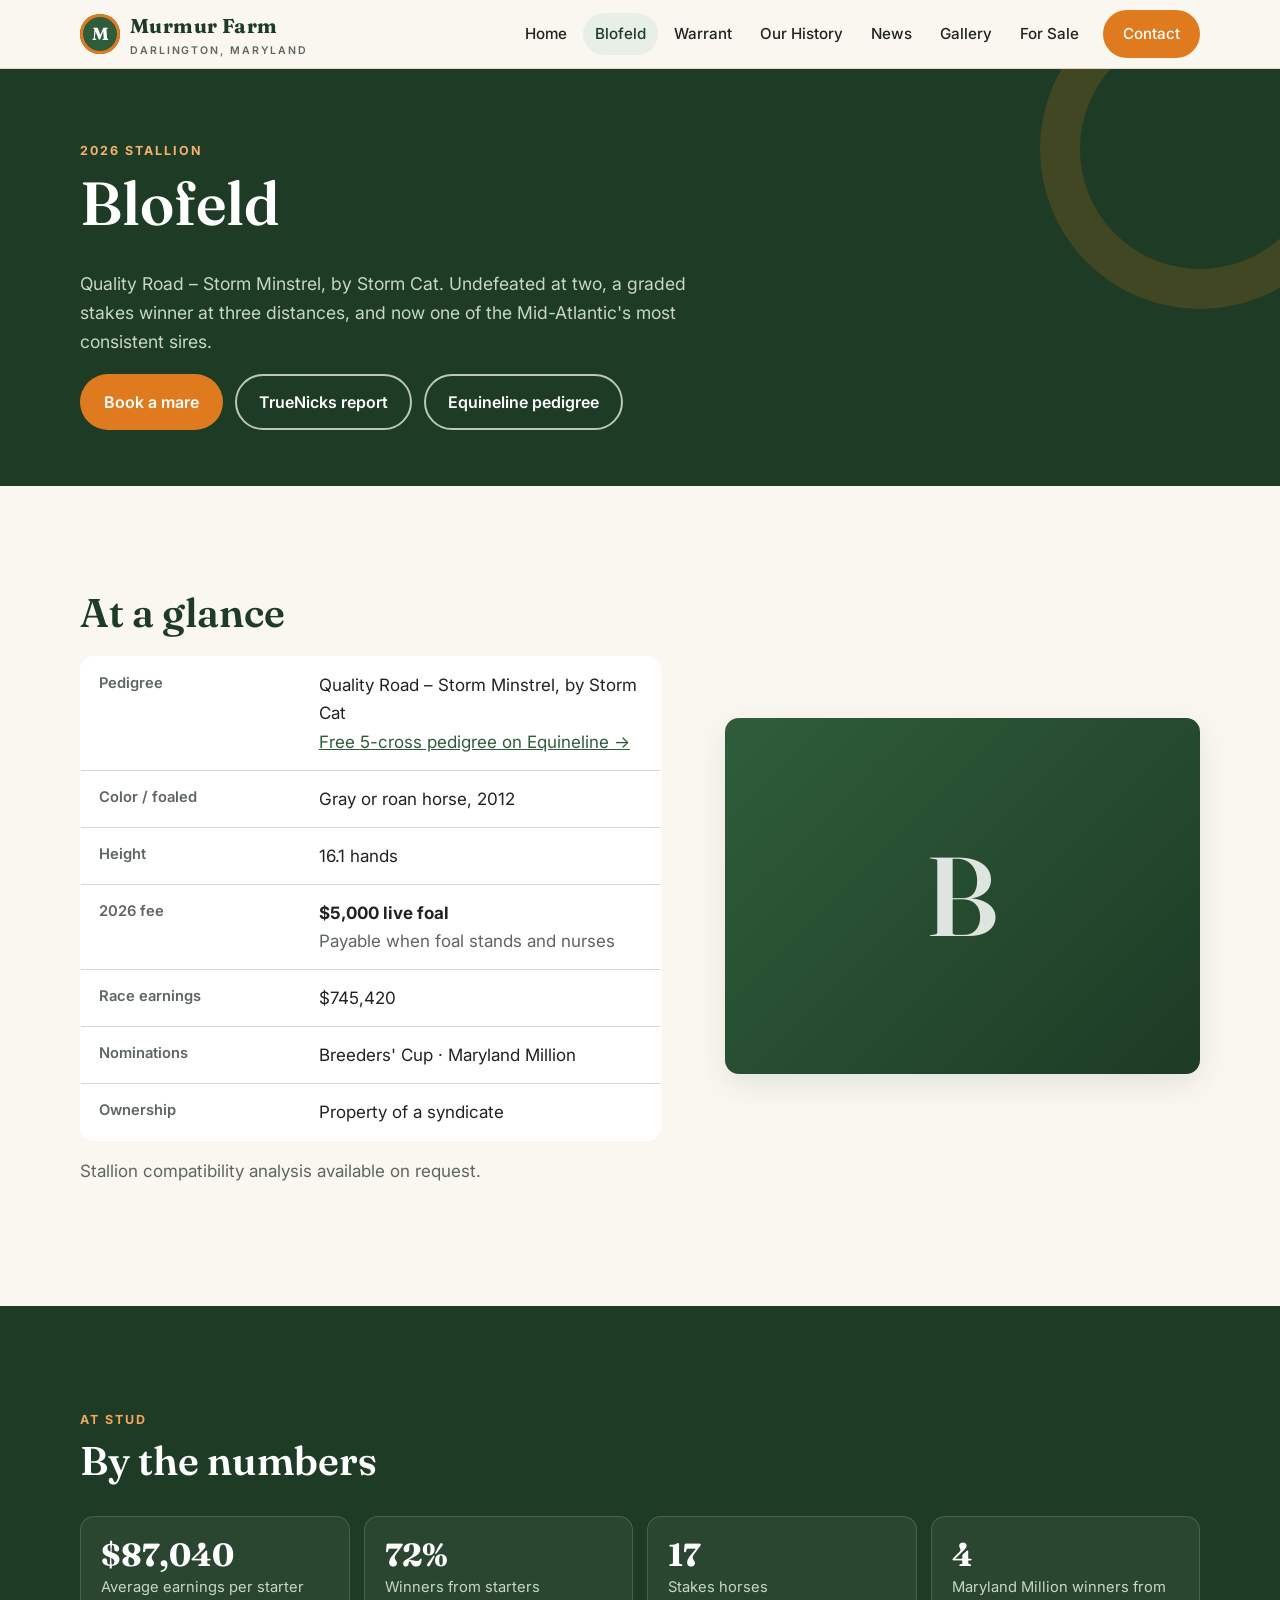
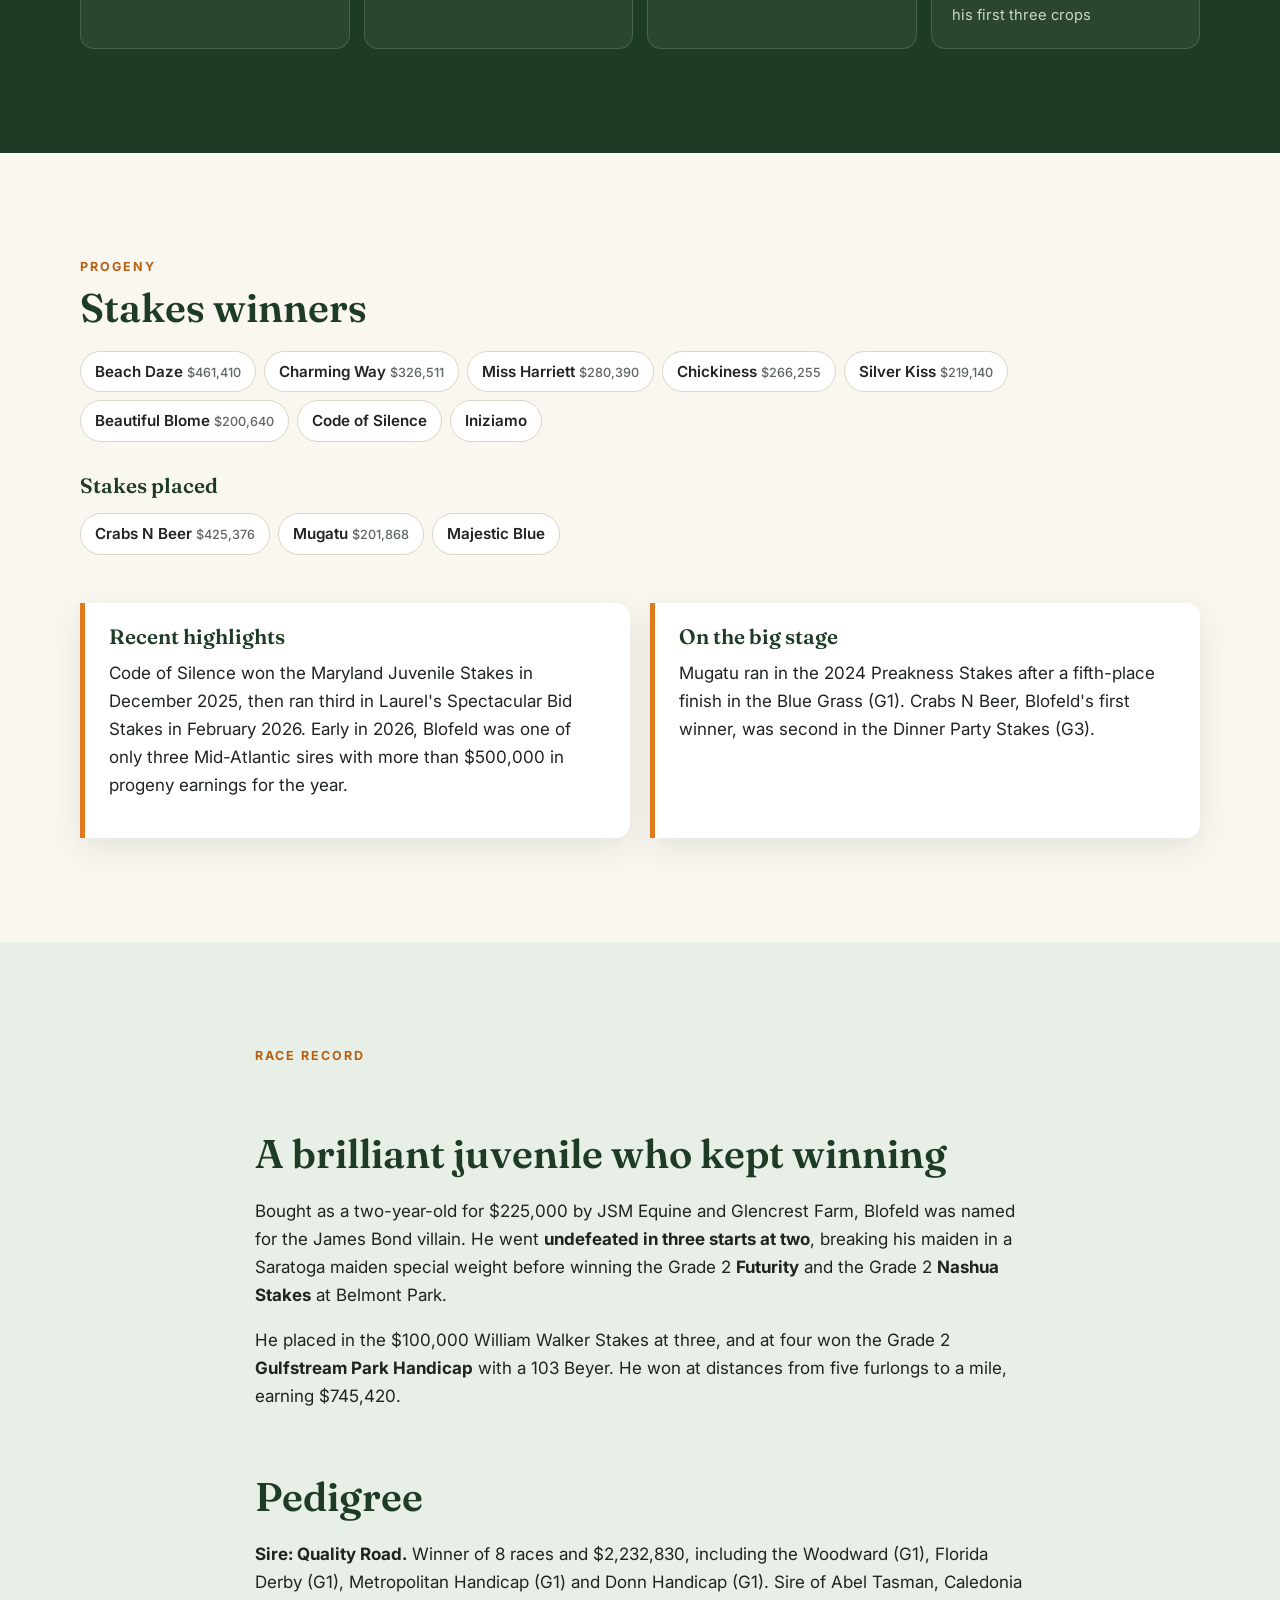
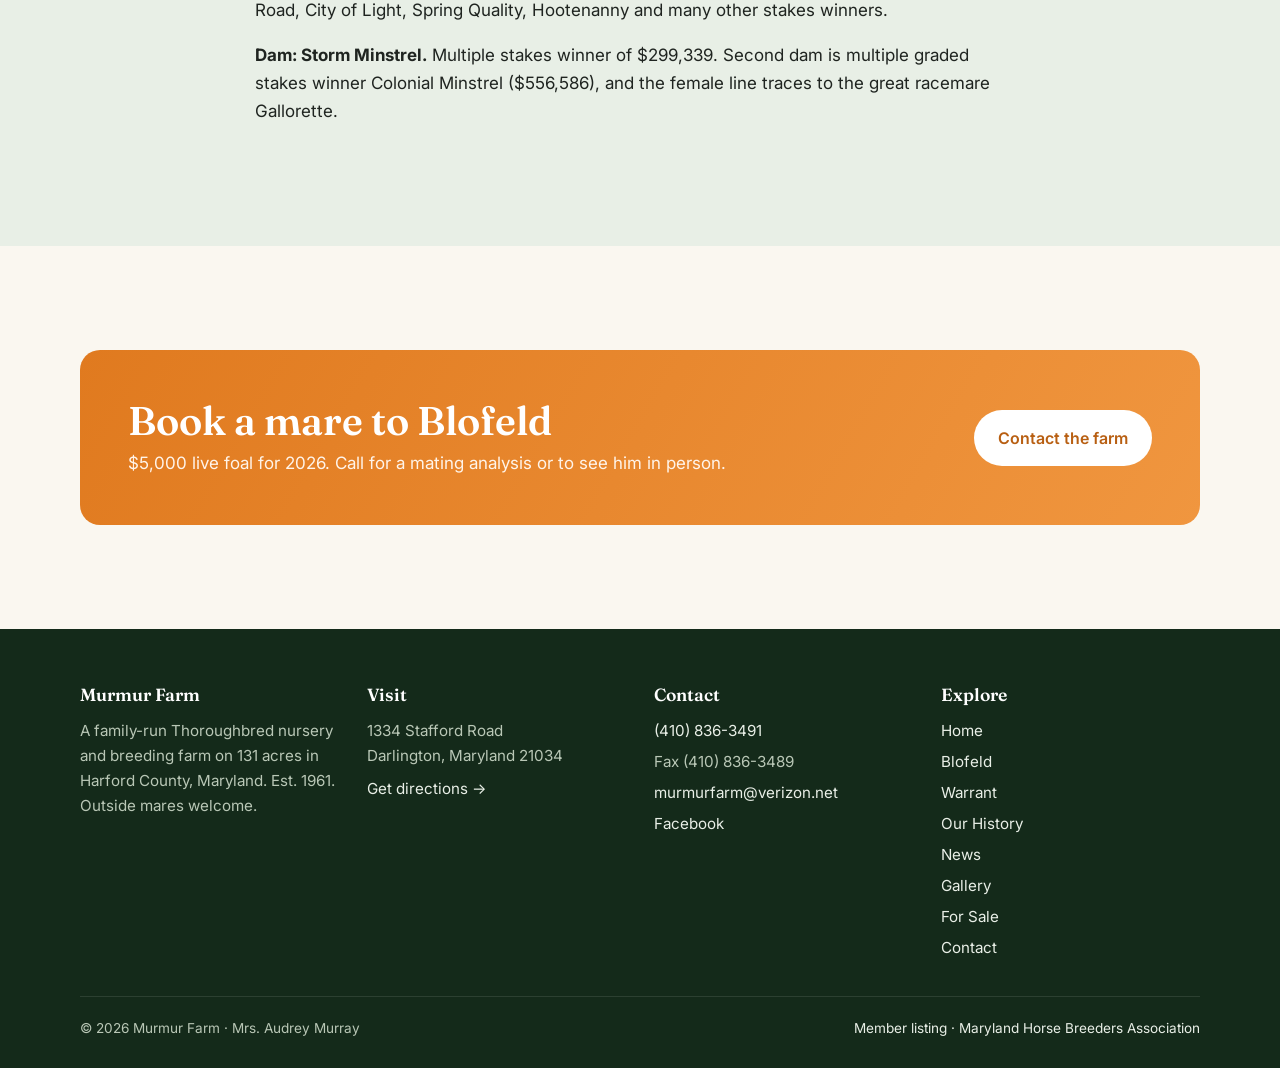
==== commit a625e567: "SEO/AEO: noindex test site, static content, structured data, FAQ - Every page marked noindex until l" ====
--- a/blofeld.html
+++ b/blofeld.html
@@ -5,6 +5,9 @@
   <meta name="viewport" content="width=device-width, initial-scale=1">
   <title>Blofeld · Stallion at Murmur Farm</title>
   <meta name="description" content="Blofeld (Quality Road – Storm Minstrel), undefeated Grade 2-winning juvenile and sire of 17 stakes horses, stands at Murmur Farm for $5,000 live foal in 2026.">
+  <!-- seo:start (written by scripts/build.py) -->
+  <script>document.documentElement.classList.add('js')</script>
+  <meta name="robots" content="noindex, nofollow">
   <meta property="og:type" content="website">
   <meta property="og:site_name" content="Murmur Farm">
   <meta property="og:title" content="Blofeld · Stallion at Murmur Farm">
@@ -14,14 +17,26 @@
   <meta property="og:image:alt" content="The Murmur Farm sign at the entrance on Stafford Road">
   <meta name="twitter:card" content="summary_large_image">
   <meta name="twitter:image" content="https://murmurfarm.com/Sign.jpg">
+  <meta name="geo.region" content="US-MD">
+  <meta name="geo.placename" content="Darlington, Maryland">
+  <script type="application/ld+json">{"@context": "https://schema.org", "@type": "LocalBusiness", "@id": "https://murmurfarm.com/#farm", "name": "Murmur Farm", "description": "Family-run Thoroughbred nursery and breeding farm on 131 acres in Darlington, Maryland, offering boarding, breeding, foaling, layups and sales prep, and standing the stallions Blofeld and Warrant.", "url": "https://murmurfarm.com/", "image": "https://murmurfarm.com/Sign.jpg", "telephone": "+1-410-836-3491", "faxNumber": "+1-410-836-3489", "email": "murmurfarm@verizon.net", "foundingDate": "1961", "founder": [{"@type": "Person", "name": "Allen Murray"}, {"@type": "Person", "name": "Audrey Murray"}], "address": {"@type": "PostalAddress", "streetAddress": "1334 Stafford Road", "addressLocality": "Darlington", "addressRegion": "MD", "postalCode": "21034", "addressCountry": "US"}, "geo": {"@type": "GeoCoordinates", "latitude": 39.626205, "longitude": -76.183938}, "hasMap": "https://www.google.com/maps/search/?api=1&query=1334+Stafford+Road+Darlington+MD+21034", "areaServed": ["Maryland", "Pennsylvania", "Delaware", "Mid-Atlantic United States"], "sameAs": ["https://www.facebook.com/share/1CnTeYEJyW/", "https://marylandthoroughbred.com/cms/index.php/directory-home/22-murmur-farm"], "knowsAbout": ["Thoroughbred breeding", "Foaling", "Mare care", "Horse boarding", "Layups", "Sales preparation"], "makesOffer": [{"@type": "Offer", "itemOffered": {"@type": "Service", "name": "Permanent and seasonal horse boarding (outside mares welcome)"}}, {"@type": "Offer", "itemOffered": {"@type": "Service", "name": "Thoroughbred breeding"}}, {"@type": "Offer", "itemOffered": {"@type": "Service", "name": "Foaling with overnight watch"}}, {"@type": "Offer", "itemOffered": {"@type": "Service", "name": "Layups"}}, {"@type": "Offer", "itemOffered": {"@type": "Service", "name": "Sales preparation"}}, {"@type": "Offer", "itemOffered": {"@type": "Service", "name": "Stallion showings"}}]}</script>
+  <script type="application/ld+json">{"@context": "https://schema.org", "@type": "Service", "name": "Blofeld: 2026 stallion season at Murmur Farm", "serviceType": "Thoroughbred stallion breeding", "description": "Quality Road – Storm Minstrel, by Storm Cat. Gray or roan, 2012, 16.1 hands. Undefeated Grade 2-winning juvenile and sire of 17 stakes horses.", "provider": {"@id": "https://murmurfarm.com/#farm"}, "areaServed": "Mid-Atlantic United States", "offers": {"@type": "Offer", "price": "5000", "priceCurrency": "USD", "description": "Live foal. Payable when foal stands and nurses."}}</script>
+  <script type="application/ld+json">{"@context": "https://schema.org", "@type": "BreadcrumbList", "itemListElement": [{"@type": "ListItem", "position": 1, "name": "Home", "item": "https://murmurfarm.com/"}, {"@type": "ListItem", "position": 2, "name": "Blofeld", "item": "https://murmurfarm.com/blofeld.html"}]}</script>
+  <!-- seo:end -->
   <meta name="theme-color" content="#1d3b25">
   <link rel="preconnect" href="https://fonts.googleapis.com">
   <link rel="preconnect" href="https://fonts.gstatic.com" crossorigin>
   <link href="https://fonts.googleapis.com/css2?family=Fraunces:opsz,wght@9..144,500;9..144,600;9..144,700&family=Inter:wght@400;500;600;700&display=swap" rel="stylesheet">
-  <link rel="stylesheet" href="assets/styles.css">
+  <link rel="stylesheet" href="assets/styles.css?v=202610230414">
 </head>
 <body>
-<header id="site-header"></header>
+<header id="site-header" class="site-header">
+  <div class="wrap">
+    <a class="brand" href="index.html" aria-label="Murmur Farm home"><span class="brand-mark" aria-hidden="true">M</span><span class="brand-name">Murmur Farm<small>Darlington, Maryland</small></span></a>
+    <button class="menu-toggle" type="button" aria-label="Open menu" aria-expanded="false" aria-controls="nav"><svg viewBox="0 0 24 24" fill="none" stroke="currentColor" stroke-width="2" stroke-linecap="round"><path d="M4 7h16M4 12h16M4 17h16"/></svg></button>
+    <nav class="nav" id="nav" aria-label="Main"><a href="index.html">Home</a><a href="blofeld.html" aria-current="page">Blofeld</a><a href="warrant.html">Warrant</a><a href="history.html">Our History</a><a href="news.html">News</a><a href="gallery.html">Gallery</a><a href="for-sale.html">For Sale</a><a class="btn btn-primary" href="contact.html">Contact</a></nav>
+  </div>
+</header>
 
 <main>
   <section class="page-hero">
@@ -127,7 +142,17 @@
   </section>
 </main>
 
-<footer id="site-footer"></footer>
-<script src="assets/site.js"></script>
+<footer id="site-footer" class="site-footer">
+  <div class="wrap">
+    <div class="footer-grid">
+      <div><h2 class="footer-h">Murmur Farm</h2><p>A family-run Thoroughbred nursery and breeding farm on 131 acres in Harford County, Maryland. Est. 1961. Outside mares welcome.</p></div>
+      <div><h2 class="footer-h">Visit</h2><address>1334 Stafford Road<br>Darlington, Maryland 21034</address><a href="https://www.google.com/maps/search/?api=1&query=1334+Stafford+Road+Darlington+MD+21034">Get directions →</a></div>
+      <div><h2 class="footer-h">Contact</h2><ul><li><a href="tel:+14108363491">(410) 836-3491</a></li><li>Fax (410) 836-3489</li><li><a href="mailto:murmurfarm@verizon.net">murmurfarm@verizon.net</a></li><li><a href="https://www.facebook.com/share/1CnTeYEJyW/" rel="noopener">Facebook</a></li></ul></div>
+      <div><h2 class="footer-h">Explore</h2><ul><li><a href="index.html">Home</a></li><li><a href="blofeld.html">Blofeld</a></li><li><a href="warrant.html">Warrant</a></li><li><a href="history.html">Our History</a></li><li><a href="news.html">News</a></li><li><a href="gallery.html">Gallery</a></li><li><a href="for-sale.html">For Sale</a></li><li><a href="contact.html">Contact</a></li></ul></div>
+    </div>
+    <div class="footer-bottom"><span>© 2026 Murmur Farm · Mrs. Audrey Murray</span><a href="https://marylandthoroughbred.com/cms/index.php/directory-home/22-murmur-farm">Member listing · Maryland Horse Breeders Association</a></div>
+  </div>
+</footer>
+<script src="assets/site.js?v=202610230414"></script>
 </body>
 </html>
--- a/assets/styles.css
+++ b/assets/styles.css
@@ -109,32 +109,24 @@
 .btn-row { display: flex; flex-wrap: wrap; gap: 12px; }
 
 /* Hero */
-/* Photo and text sit side by side on desktop, stacked on phones,
-   so the words never sit on top of the picture. */
 .hero {
-  color: #fff; background: var(--green-deep);
-  display: grid; grid-template-columns: 1fr 1fr; min-height: min(78vh, 680px);
-}
-.hero-media { position: relative; overflow: hidden; background: var(--green); order: 2; }
-.hero-img { position: absolute; inset: 0; width: 100%; height: 100%; object-fit: cover; object-position: 50% 45%; }
-.hero-text {
-  order: 1; display: flex; flex-direction: column; justify-content: center;
-  padding: 64px clamp(24px, 5vw, 72px); position: relative;
-}
-.hero-text::after {
-  content: ""; position: absolute; left: clamp(24px, 5vw, 72px); bottom: 0;
-  width: 64px; height: 4px; background: var(--orange); border-radius: 2px;
-}
-.hero h1 { color: #fff; max-width: 14ch; }
-.hero p { font-size: 1.15rem; max-width: 46ch; color: #d9e4d6; }
-.hero .eyebrow { color: #f6b26b; }
-@media (max-width: 820px) {
-  .hero { grid-template-columns: 1fr; min-height: 0; }
-  .hero-media { order: 0; aspect-ratio: 4 / 3; }
-  .hero-text { padding: 36px 16px 48px; }
-  .hero-text::after { display: none; }
-  .hero h1 { font-size: clamp(2rem, 9vw, 2.6rem); }
-  .hero .btn-row .btn { flex: 1 1 100%; }
+  position: relative; color: #fff; min-height: min(82vh, 720px);
+  display: flex; align-items: flex-end; overflow: hidden;
+  background: linear-gradient(135deg, var(--green-deep), var(--green) 60%, #4a7a3f);
+}
+.hero-img { position: absolute; inset: 0; width: 100%; height: 100%; object-fit: cover; }
+.hero::after {
+  content: ""; position: absolute; inset: 0;
+  background: linear-gradient(180deg, rgba(20,40,25,.10) 0%, rgba(20,40,25,.55) 45%, rgba(15,30,18,.90) 100%);
+}
+.hero .wrap { position: relative; z-index: 1; padding: 120px 0 64px; }
+.hero h1 { color: #fff; max-width: 14ch; text-shadow: 0 2px 18px rgba(0,0,0,.35); }
+.hero p { font-size: 1.18rem; max-width: 52ch; color: #eef3ec; text-shadow: 0 1px 10px rgba(0,0,0,.4); }
+/* The small orange line sits on its own dark pill so the sign behind it never makes it hard to read */
+.hero .eyebrow {
+  display: inline-block; color: #f6b26b; background: rgba(15,30,18,.78);
+  padding: 7px 14px; border-radius: 999px; margin-bottom: 18px;
+  backdrop-filter: blur(4px); -webkit-backdrop-filter: blur(4px);
 }
 .page-hero { background: var(--green-deep); color: #fff; padding: 72px 0 56px; position: relative; overflow: hidden; }
 .page-hero::before {
@@ -183,7 +175,9 @@
 }
 .stallion-visual.chestnut { background: radial-gradient(circle at 30% 20%, #c8732a, #7a3d12); }
 .stallion-visual .initial { font-family: var(--serif); font-size: 5.5rem; font-weight: 600; opacity: .9; }
-.stallion-visual .tag {
+.stallion-visual { overflow: hidden; }
+.stallion-visual img { position: absolute; inset: 0; width: 100%; height: 100%; object-fit: cover; object-position: center 30%; }
+.stallion-visual .tag { z-index: 1;
   position: absolute; left: 16px; top: 16px; background: var(--orange); color: #fff;
   font-size: .75rem; font-weight: 700; letter-spacing: .1em; text-transform: uppercase;
   padding: 6px 10px; border-radius: 999px;
@@ -315,8 +309,8 @@
 .mt-1 { margin-top: 16px; } .mt-2 { margin-top: 32px; } .mt-3 { margin-top: 48px; }
 .center { text-align: center; } .center .lead { margin-inline: auto; }
 .muted { color: var(--muted); }
-.reveal { opacity: 0; transform: translateY(14px); transition: opacity .6s ease, transform .6s ease; }
-.reveal.in { opacity: 1; transform: none; }
+.js .reveal { opacity: 0; transform: translateY(14px); transition: opacity .6s ease, transform .6s ease; }
+.js .reveal.in { opacity: 1; transform: none; }
 @media (prefers-reduced-motion: reduce) { .reveal { opacity: 1; transform: none; } * { transition: none !important; } }
 
 /* Monogram shown behind stallion photos until a real photo loads */
@@ -327,3 +321,22 @@
 }
 .photo.chestnut { background: linear-gradient(135deg, #c8732a, #7a3d12); }
 .photo img { grid-area: 1 / 1; position: relative; }
+
+/* Footer headings (h2 for a correct heading order, styled small) */
+.site-footer .footer-h { color: #fff; font-family: var(--serif); font-size: 1.1rem; margin: 0 0 12px; font-weight: 600; }
+.site-footer address { font-style: normal; margin-bottom: 8px; }
+
+/* FAQ */
+.faq { display: grid; gap: 10px; max-width: 820px; }
+.faq-item { background: var(--card); border: 1px solid var(--line); border-radius: 12px; padding: 0 20px; }
+.faq-item summary {
+  cursor: pointer; list-style: none; padding: 18px 28px 18px 0; position: relative;
+  font-weight: 600; color: var(--green-deep); font-size: 1.05rem;
+}
+.faq-item summary::-webkit-details-marker { display: none; }
+.faq-item summary::after {
+  content: "+"; position: absolute; right: 0; top: 50%; transform: translateY(-50%);
+  font-size: 1.5rem; color: var(--orange-deep); font-weight: 400;
+}
+.faq-item[open] summary::after { content: "–"; }
+.faq-item p { margin: 0 0 18px; color: var(--muted); }
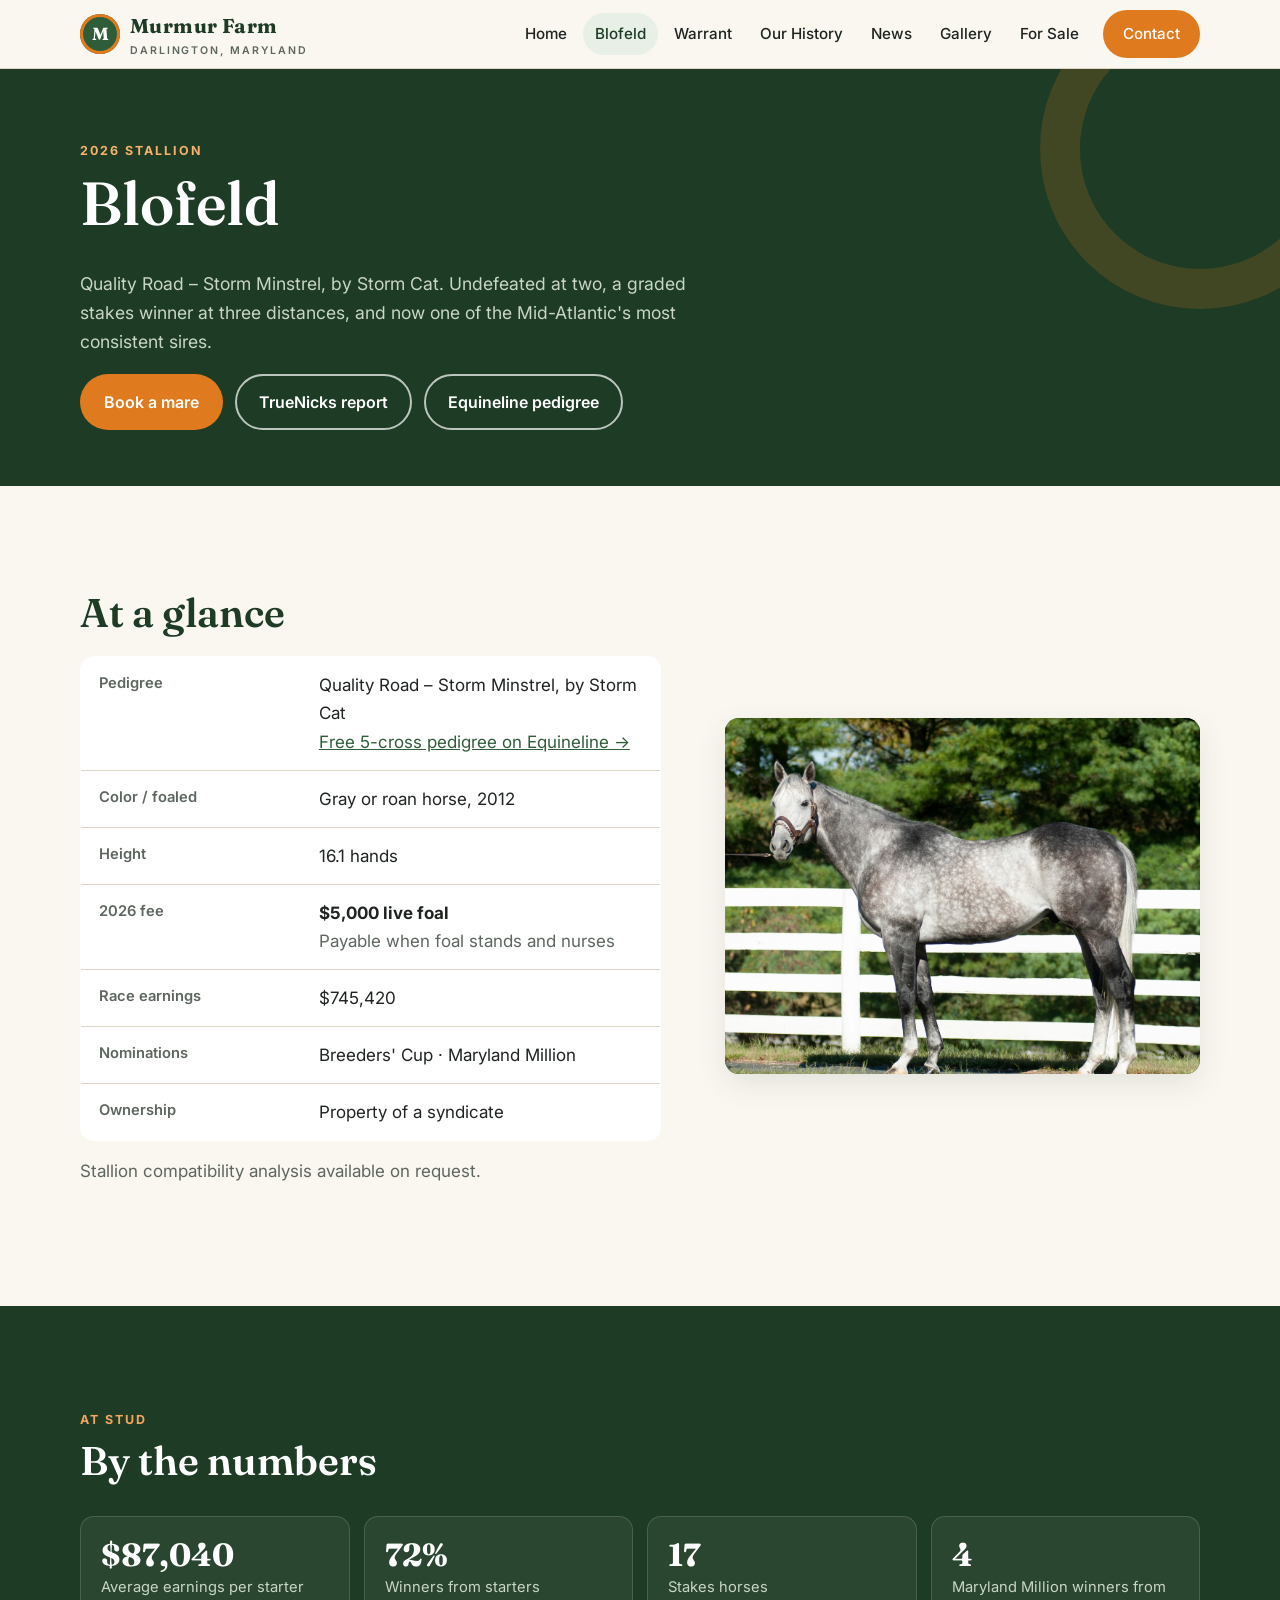
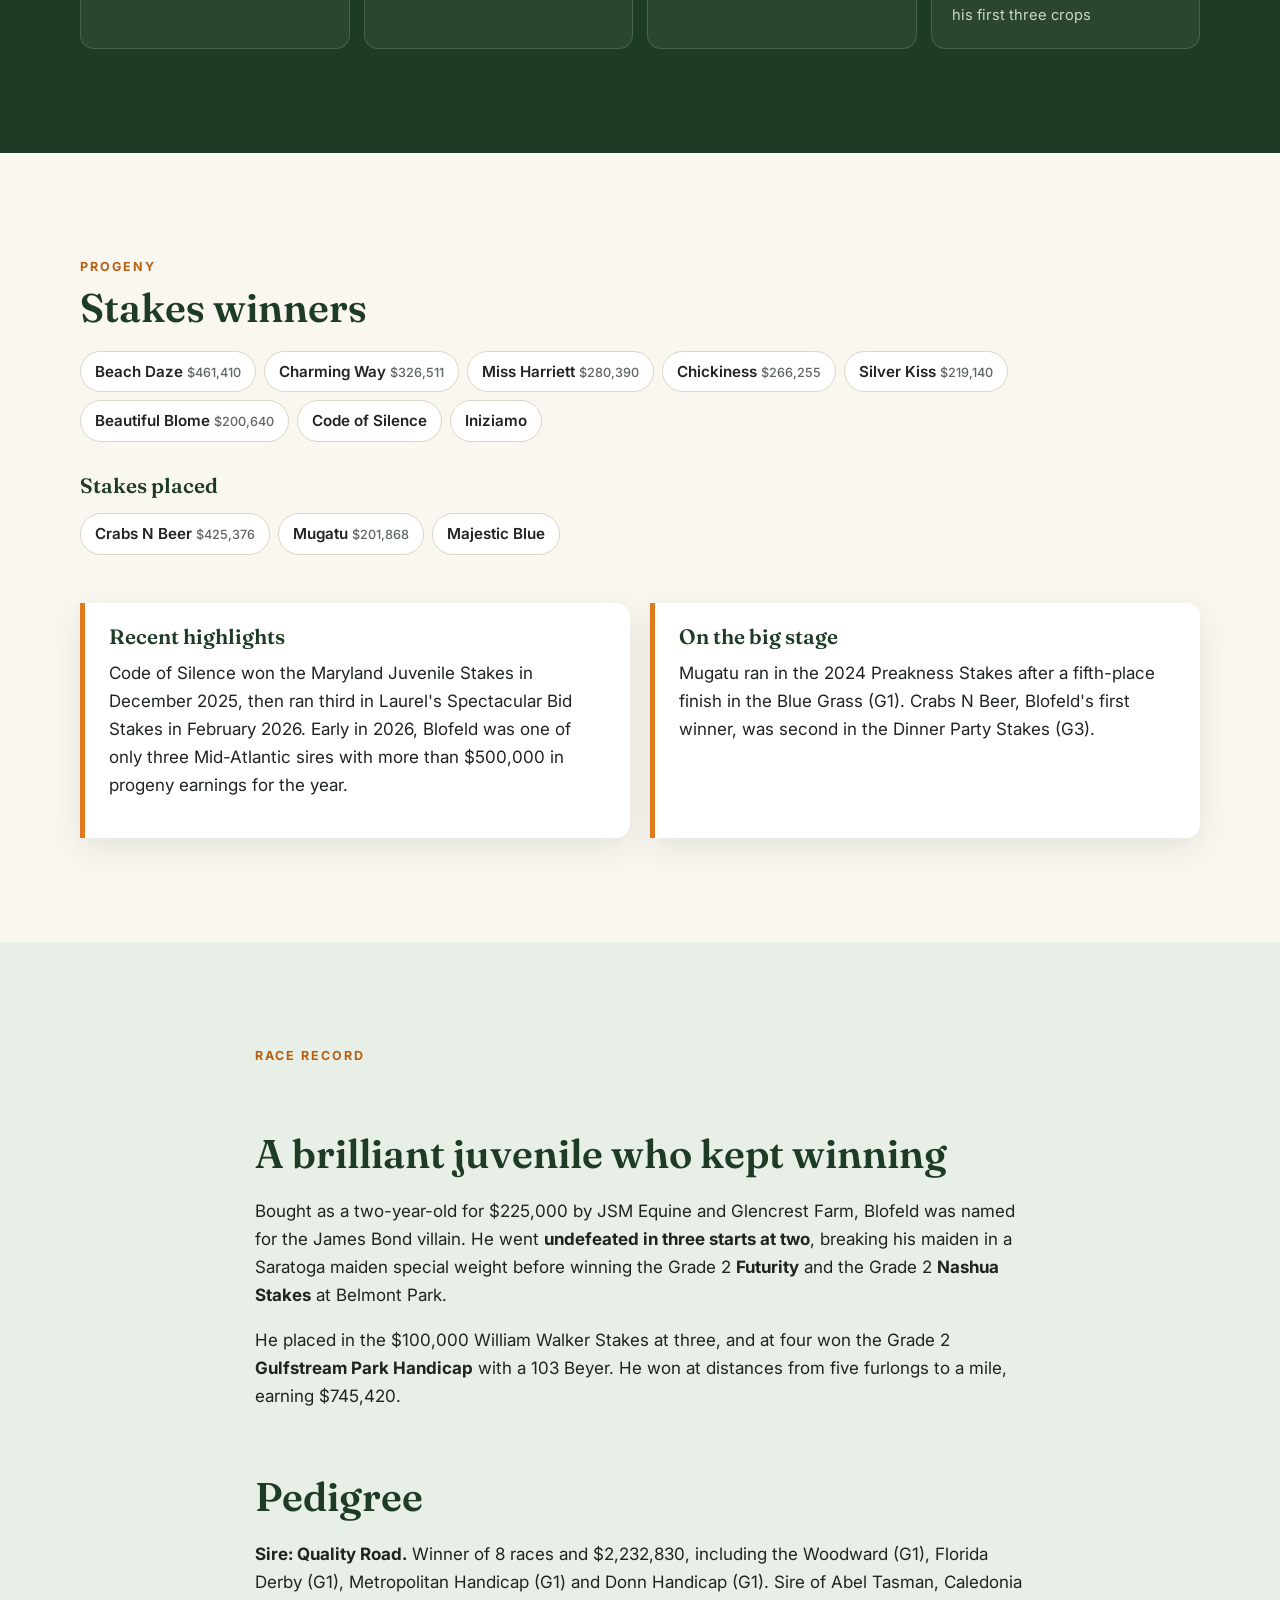
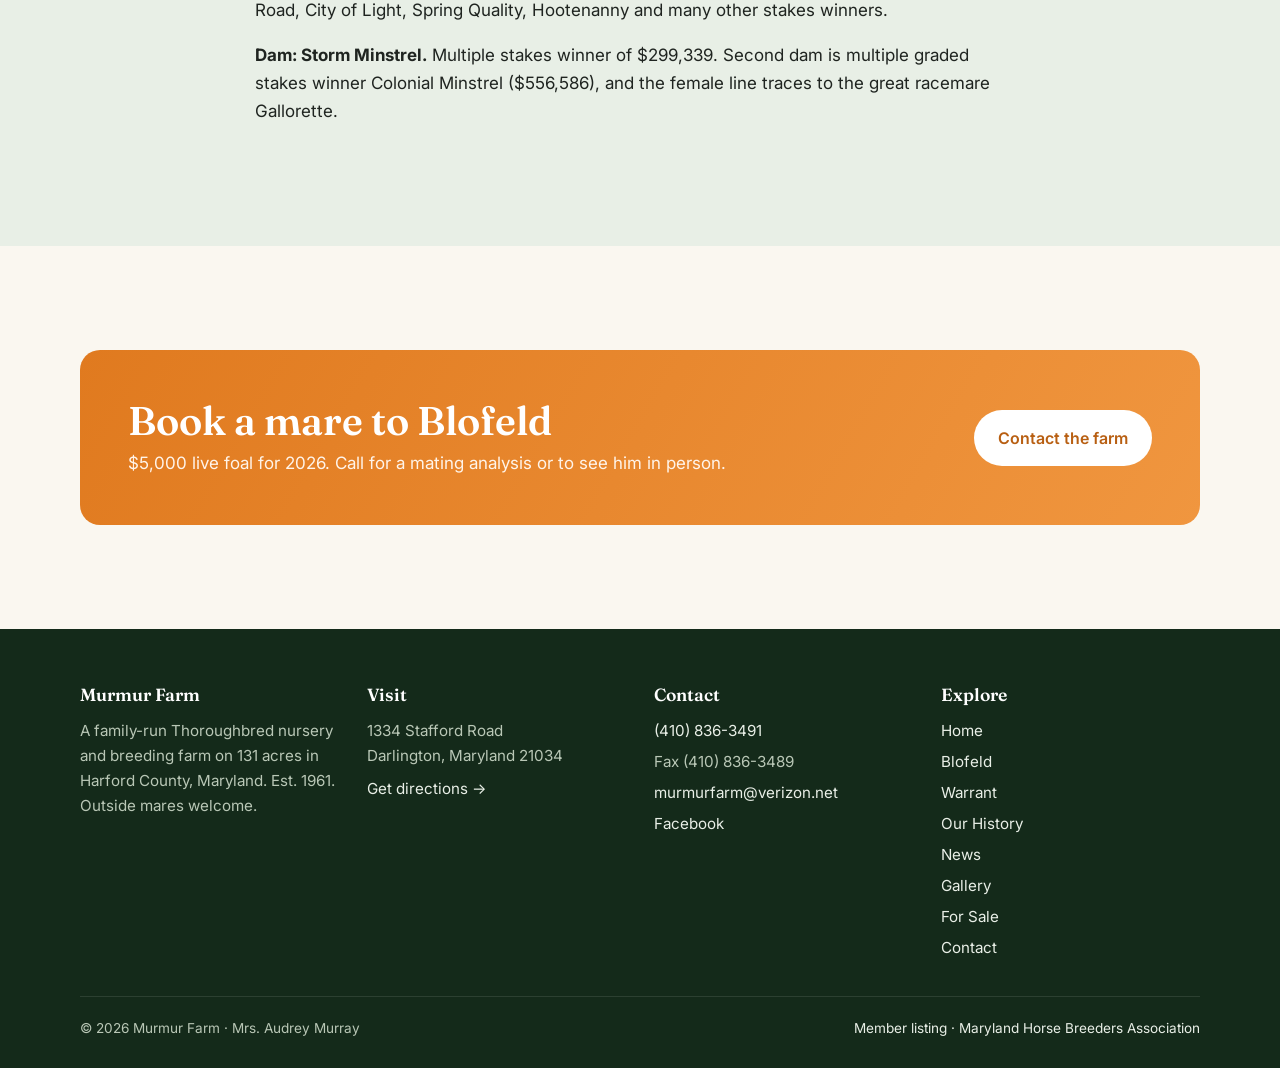
==== commit af141e42: "Update news & rebuild pages" ====
--- a/blofeld.html
+++ b/blofeld.html
@@ -13,13 +13,13 @@
   <meta property="og:title" content="Blofeld · Stallion at Murmur Farm">
   <meta property="og:description" content="Blofeld (Quality Road – Storm Minstrel), undefeated Grade 2-winning juvenile and sire of 17 stakes horses, stands at Murmur Farm for $5,000 live foal in 2026.">
   <meta property="og:url" content="https://smurray88.github.io/Murmur-Farm/blofeld.html">
-  <meta property="og:image" content="https://murmurfarm.com/Sign.jpg">
+  <meta property="og:image" content="https://smurray88.github.io/Murmur-Farm/photos/sign.jpg">
   <meta property="og:image:alt" content="The Murmur Farm sign at the entrance on Stafford Road">
   <meta name="twitter:card" content="summary_large_image">
-  <meta name="twitter:image" content="https://murmurfarm.com/Sign.jpg">
+  <meta name="twitter:image" content="https://smurray88.github.io/Murmur-Farm/photos/sign.jpg">
   <meta name="geo.region" content="US-MD">
   <meta name="geo.placename" content="Darlington, Maryland">
-  <script type="application/ld+json">{"@context": "https://schema.org", "@type": "LocalBusiness", "@id": "https://murmurfarm.com/#farm", "name": "Murmur Farm", "description": "Family-run Thoroughbred nursery and breeding farm on 131 acres in Darlington, Maryland, offering boarding, breeding, foaling, layups and sales prep, and standing the stallions Blofeld and Warrant.", "url": "https://murmurfarm.com/", "image": "https://murmurfarm.com/Sign.jpg", "telephone": "+1-410-836-3491", "faxNumber": "+1-410-836-3489", "email": "murmurfarm@verizon.net", "foundingDate": "1961", "founder": [{"@type": "Person", "name": "Allen Murray"}, {"@type": "Person", "name": "Audrey Murray"}], "address": {"@type": "PostalAddress", "streetAddress": "1334 Stafford Road", "addressLocality": "Darlington", "addressRegion": "MD", "postalCode": "21034", "addressCountry": "US"}, "geo": {"@type": "GeoCoordinates", "latitude": 39.626205, "longitude": -76.183938}, "hasMap": "https://www.google.com/maps/search/?api=1&query=1334+Stafford+Road+Darlington+MD+21034", "areaServed": ["Maryland", "Pennsylvania", "Delaware", "Mid-Atlantic United States"], "sameAs": ["https://www.facebook.com/share/1CnTeYEJyW/", "https://marylandthoroughbred.com/cms/index.php/directory-home/22-murmur-farm"], "knowsAbout": ["Thoroughbred breeding", "Foaling", "Mare care", "Horse boarding", "Layups", "Sales preparation"], "makesOffer": [{"@type": "Offer", "itemOffered": {"@type": "Service", "name": "Permanent and seasonal horse boarding (outside mares welcome)"}}, {"@type": "Offer", "itemOffered": {"@type": "Service", "name": "Thoroughbred breeding"}}, {"@type": "Offer", "itemOffered": {"@type": "Service", "name": "Foaling with overnight watch"}}, {"@type": "Offer", "itemOffered": {"@type": "Service", "name": "Layups"}}, {"@type": "Offer", "itemOffered": {"@type": "Service", "name": "Sales preparation"}}, {"@type": "Offer", "itemOffered": {"@type": "Service", "name": "Stallion showings"}}]}</script>
+  <script type="application/ld+json">{"@context": "https://schema.org", "@type": "LocalBusiness", "@id": "https://murmurfarm.com/#farm", "name": "Murmur Farm", "description": "Family-run Thoroughbred nursery and breeding farm on 131 acres in Darlington, Maryland, offering boarding, breeding, foaling, layups and sales prep, and standing the stallions Blofeld and Warrant.", "url": "https://murmurfarm.com/", "image": "https://smurray88.github.io/Murmur-Farm/photos/sign.jpg", "telephone": "+1-410-836-3491", "faxNumber": "+1-410-836-3489", "email": "murmurfarm@verizon.net", "foundingDate": "1961", "founder": [{"@type": "Person", "name": "Allen Murray"}, {"@type": "Person", "name": "Audrey Murray"}], "address": {"@type": "PostalAddress", "streetAddress": "1334 Stafford Road", "addressLocality": "Darlington", "addressRegion": "MD", "postalCode": "21034", "addressCountry": "US"}, "geo": {"@type": "GeoCoordinates", "latitude": 39.626205, "longitude": -76.183938}, "hasMap": "https://www.google.com/maps/search/?api=1&query=1334+Stafford+Road+Darlington+MD+21034", "areaServed": ["Maryland", "Pennsylvania", "Delaware", "Mid-Atlantic United States"], "sameAs": ["https://www.facebook.com/share/1CnTeYEJyW/", "https://marylandthoroughbred.com/cms/index.php/directory-home/22-murmur-farm"], "knowsAbout": ["Thoroughbred breeding", "Foaling", "Mare care", "Horse boarding", "Layups", "Sales preparation"], "makesOffer": [{"@type": "Offer", "itemOffered": {"@type": "Service", "name": "Permanent and seasonal horse boarding (outside mares welcome)"}}, {"@type": "Offer", "itemOffered": {"@type": "Service", "name": "Thoroughbred breeding"}}, {"@type": "Offer", "itemOffered": {"@type": "Service", "name": "Foaling with overnight watch"}}, {"@type": "Offer", "itemOffered": {"@type": "Service", "name": "Layups"}}, {"@type": "Offer", "itemOffered": {"@type": "Service", "name": "Sales preparation"}}, {"@type": "Offer", "itemOffered": {"@type": "Service", "name": "Stallion showings"}}]}</script>
   <script type="application/ld+json">{"@context": "https://schema.org", "@type": "Service", "name": "Blofeld: 2026 stallion season at Murmur Farm", "serviceType": "Thoroughbred stallion breeding", "description": "Quality Road – Storm Minstrel, by Storm Cat. Gray or roan, 2012, 16.1 hands. Undefeated Grade 2-winning juvenile and sire of 17 stakes horses.", "provider": {"@id": "https://murmurfarm.com/#farm"}, "areaServed": "Mid-Atlantic United States", "offers": {"@type": "Offer", "price": "5000", "priceCurrency": "USD", "description": "Live foal. Payable when foal stands and nurses."}}</script>
   <script type="application/ld+json">{"@context": "https://schema.org", "@type": "BreadcrumbList", "itemListElement": [{"@type": "ListItem", "position": 1, "name": "Home", "item": "https://murmurfarm.com/"}, {"@type": "ListItem", "position": 2, "name": "Blofeld", "item": "https://murmurfarm.com/blofeld.html"}]}</script>
   <!-- seo:end -->
@@ -68,7 +68,7 @@
         <p class="muted mt-1">Stallion compatibility analysis available on request.</p>
       </div>
       <div class="photo" data-initial="B">
-        <img src="https://murmurfarm.com/Blofeld.jpg" alt="Blofeld" onerror="this.remove()">
+        <img src="photos/blofeld.jpg" alt="Blofeld" onerror="this.remove()">
       </div>
     </div>
   </section>
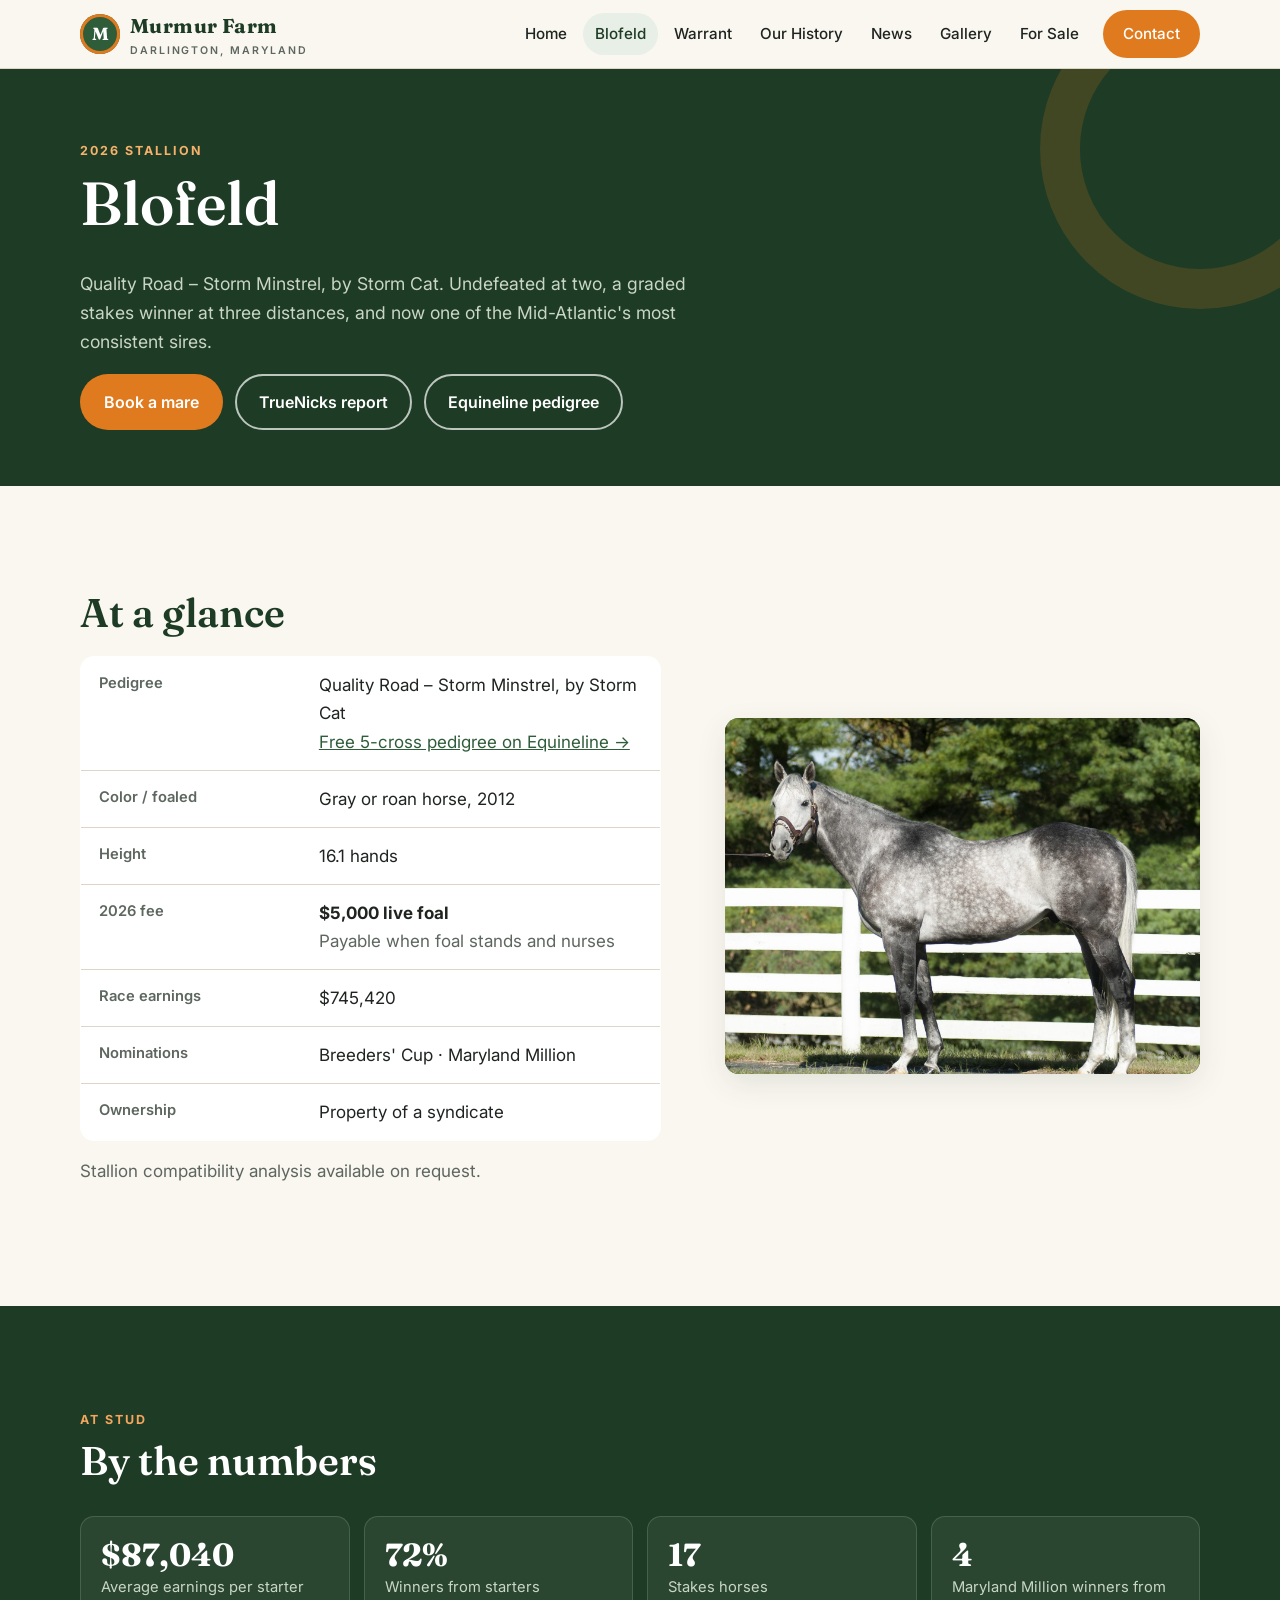
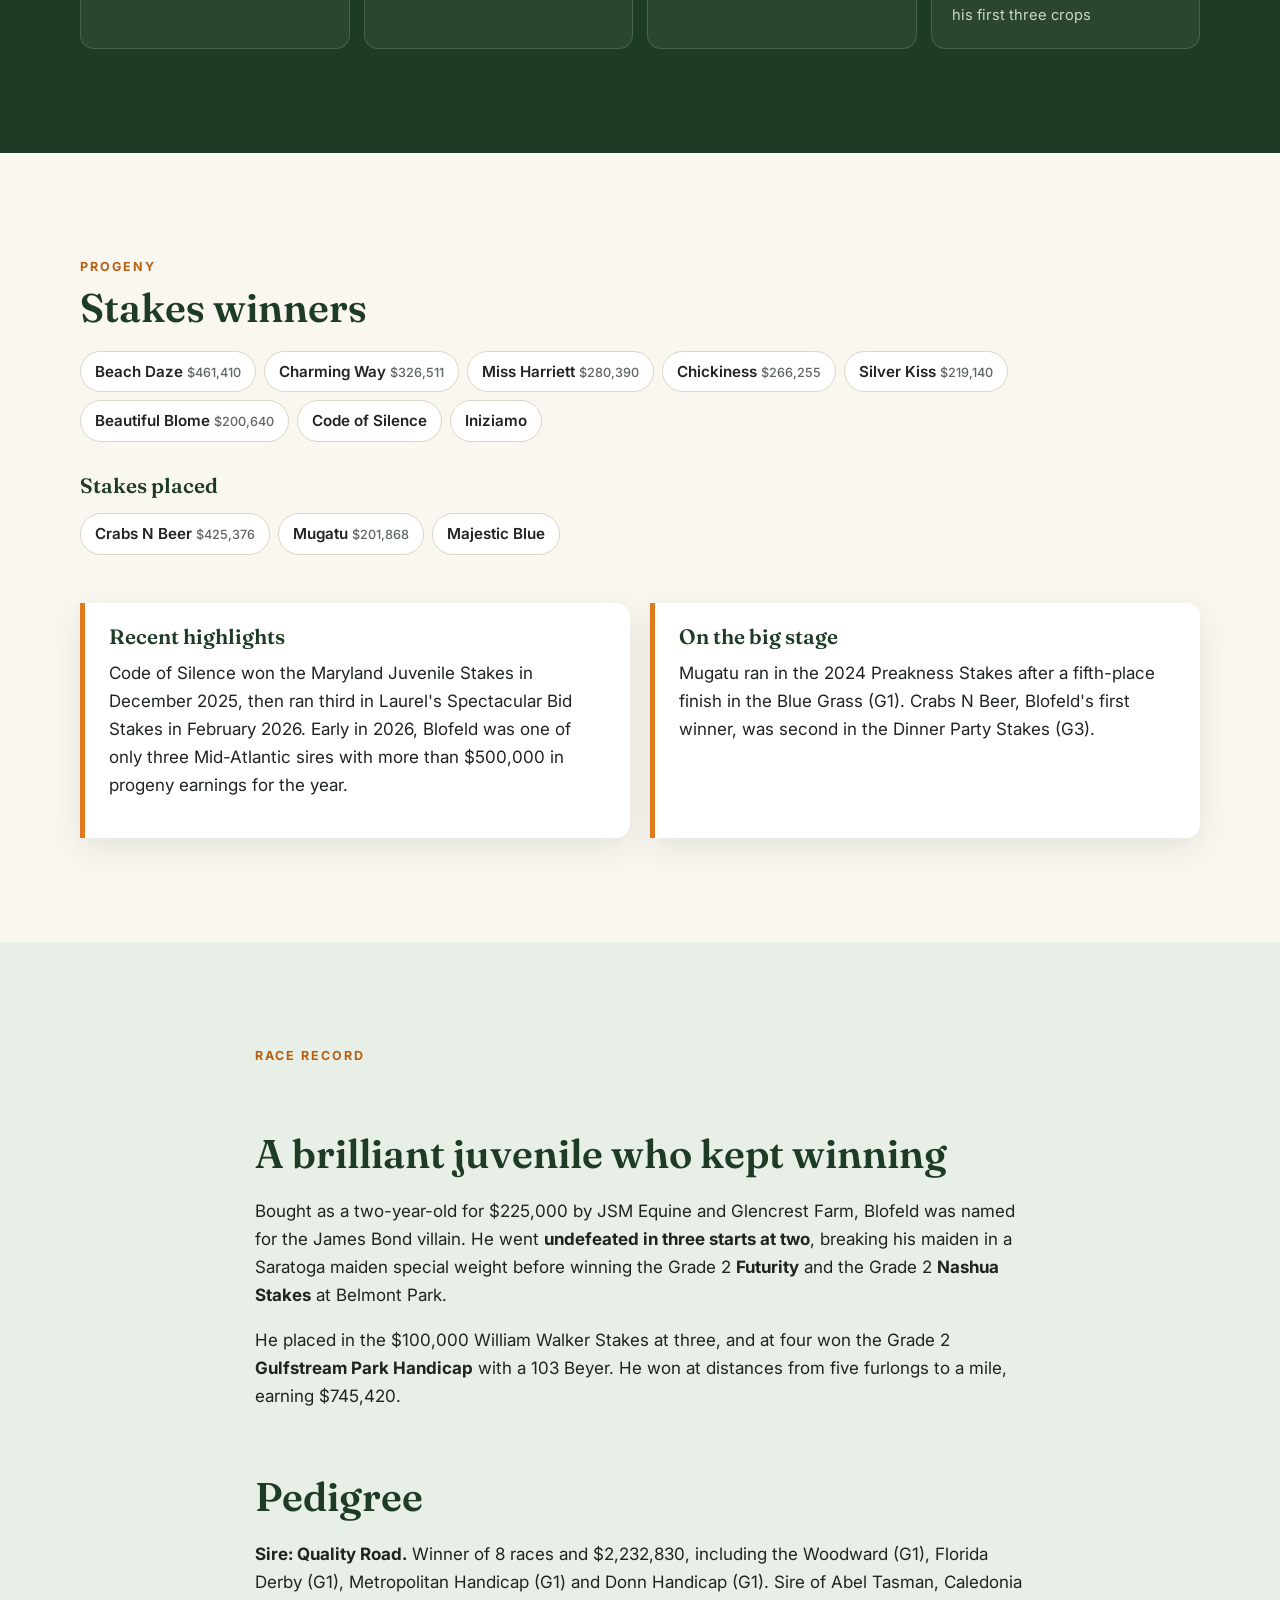
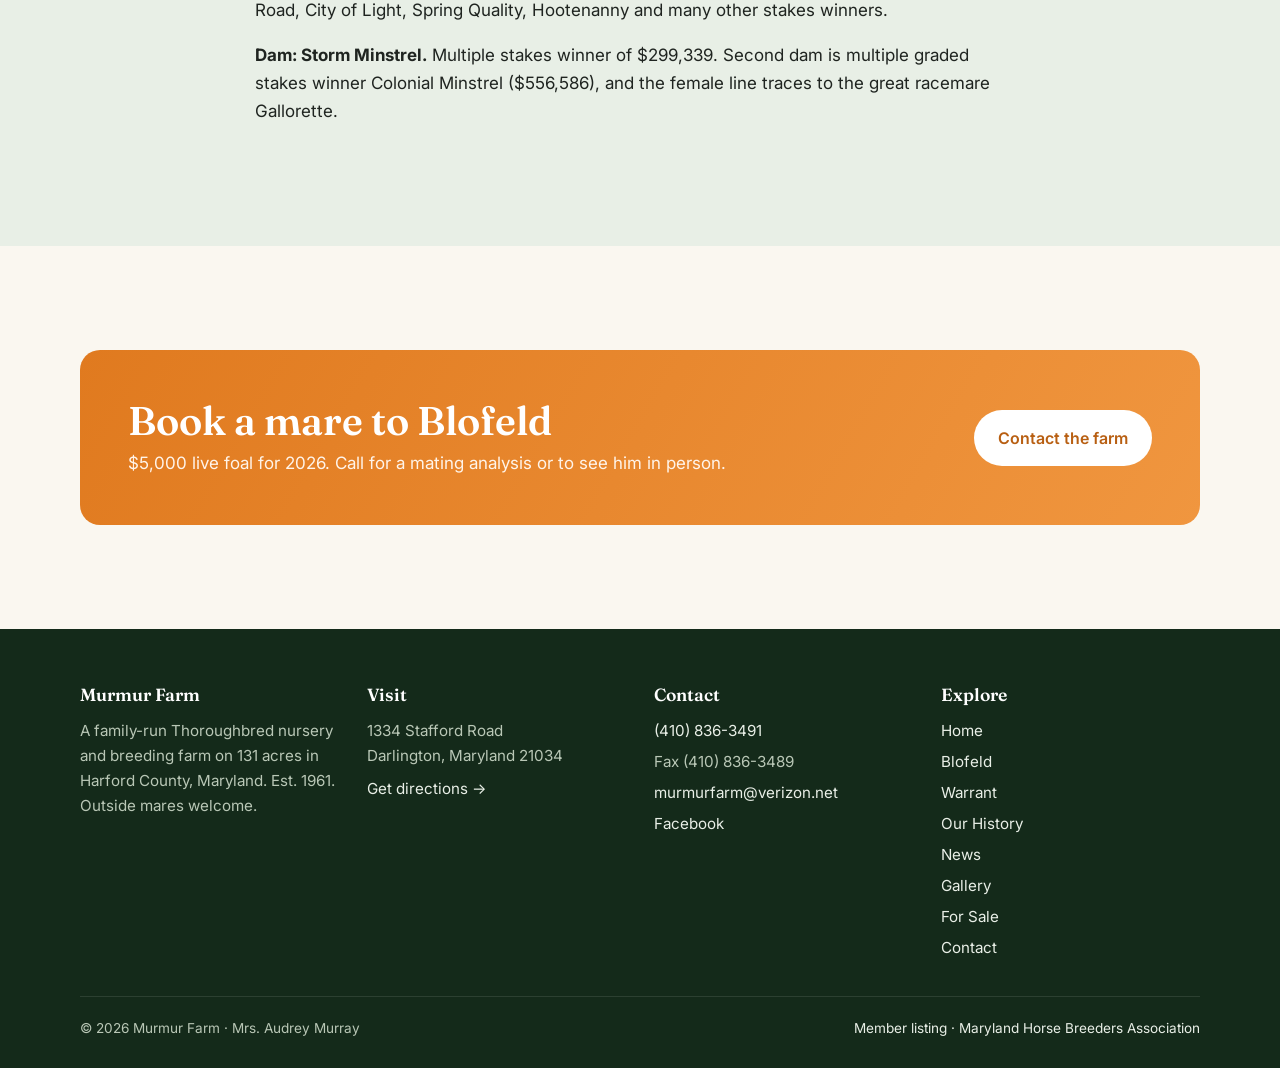
==== commit ffbfb4ce: "Move stallion card labels to the right side of the photo Co-Authored-By: Claude Opus 5.5 <noreply@an" ====
--- a/blofeld.html
+++ b/blofeld.html
@@ -27,7 +27,7 @@
   <link rel="preconnect" href="https://fonts.googleapis.com">
   <link rel="preconnect" href="https://fonts.gstatic.com" crossorigin>
   <link href="https://fonts.googleapis.com/css2?family=Fraunces:opsz,wght@9..144,500;9..144,600;9..144,700&family=Inter:wght@400;500;600;700&display=swap" rel="stylesheet">
-  <link rel="stylesheet" href="assets/styles.css?v=202610230414">
+  <link rel="stylesheet" href="assets/styles.css?v=202610230426">
 </head>
 <body>
 <header id="site-header" class="site-header">
@@ -153,6 +153,6 @@
     <div class="footer-bottom"><span>© 2026 Murmur Farm · Mrs. Audrey Murray</span><a href="https://marylandthoroughbred.com/cms/index.php/directory-home/22-murmur-farm">Member listing · Maryland Horse Breeders Association</a></div>
   </div>
 </footer>
-<script src="assets/site.js?v=202610230414"></script>
+<script src="assets/site.js?v=202610230426"></script>
 </body>
 </html>
--- a/assets/styles.css
+++ b/assets/styles.css
@@ -178,7 +178,7 @@
 .stallion-visual { overflow: hidden; }
 .stallion-visual img { position: absolute; inset: 0; width: 100%; height: 100%; object-fit: cover; object-position: center 30%; }
 .stallion-visual .tag { z-index: 1;
-  position: absolute; left: 16px; top: 16px; background: var(--orange); color: #fff;
+  position: absolute; right: 16px; top: 16px; background: var(--orange); color: #fff;
   font-size: .75rem; font-weight: 700; letter-spacing: .1em; text-transform: uppercase;
   padding: 6px 10px; border-radius: 999px;
 }
